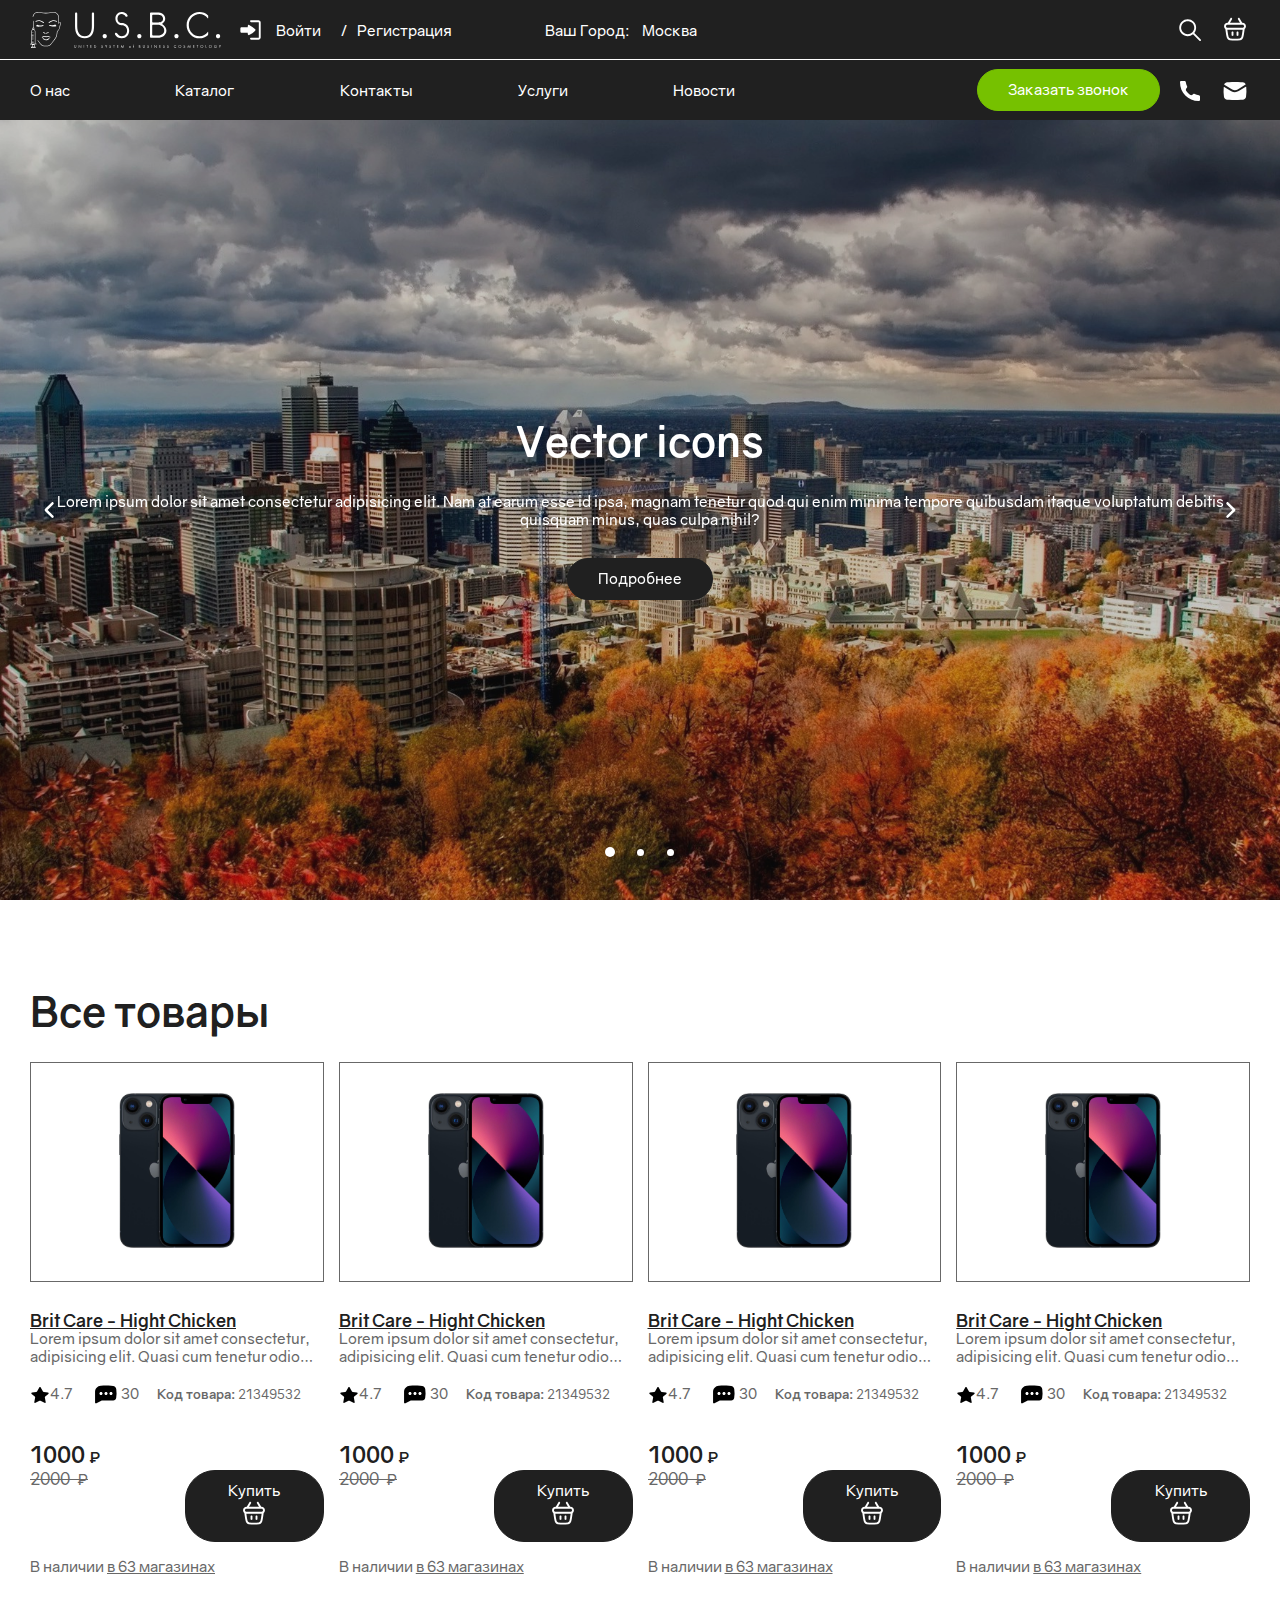
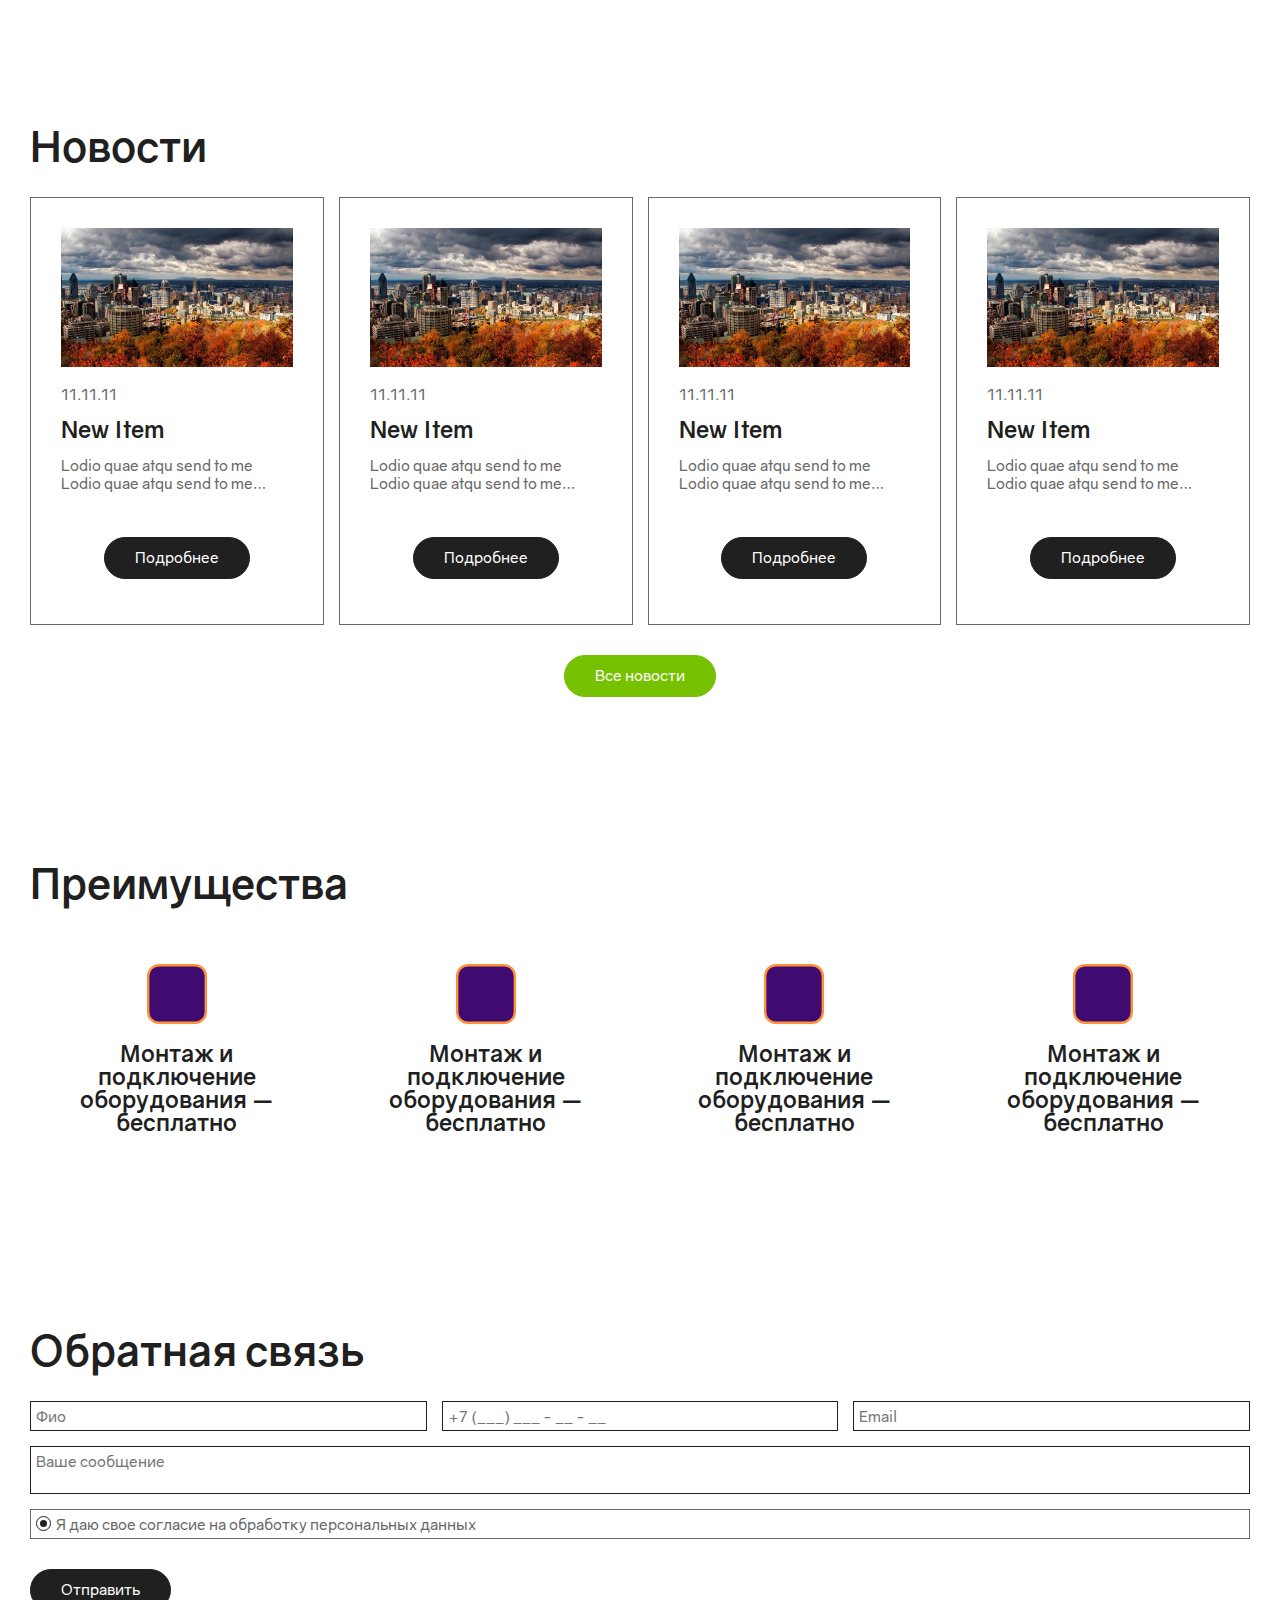
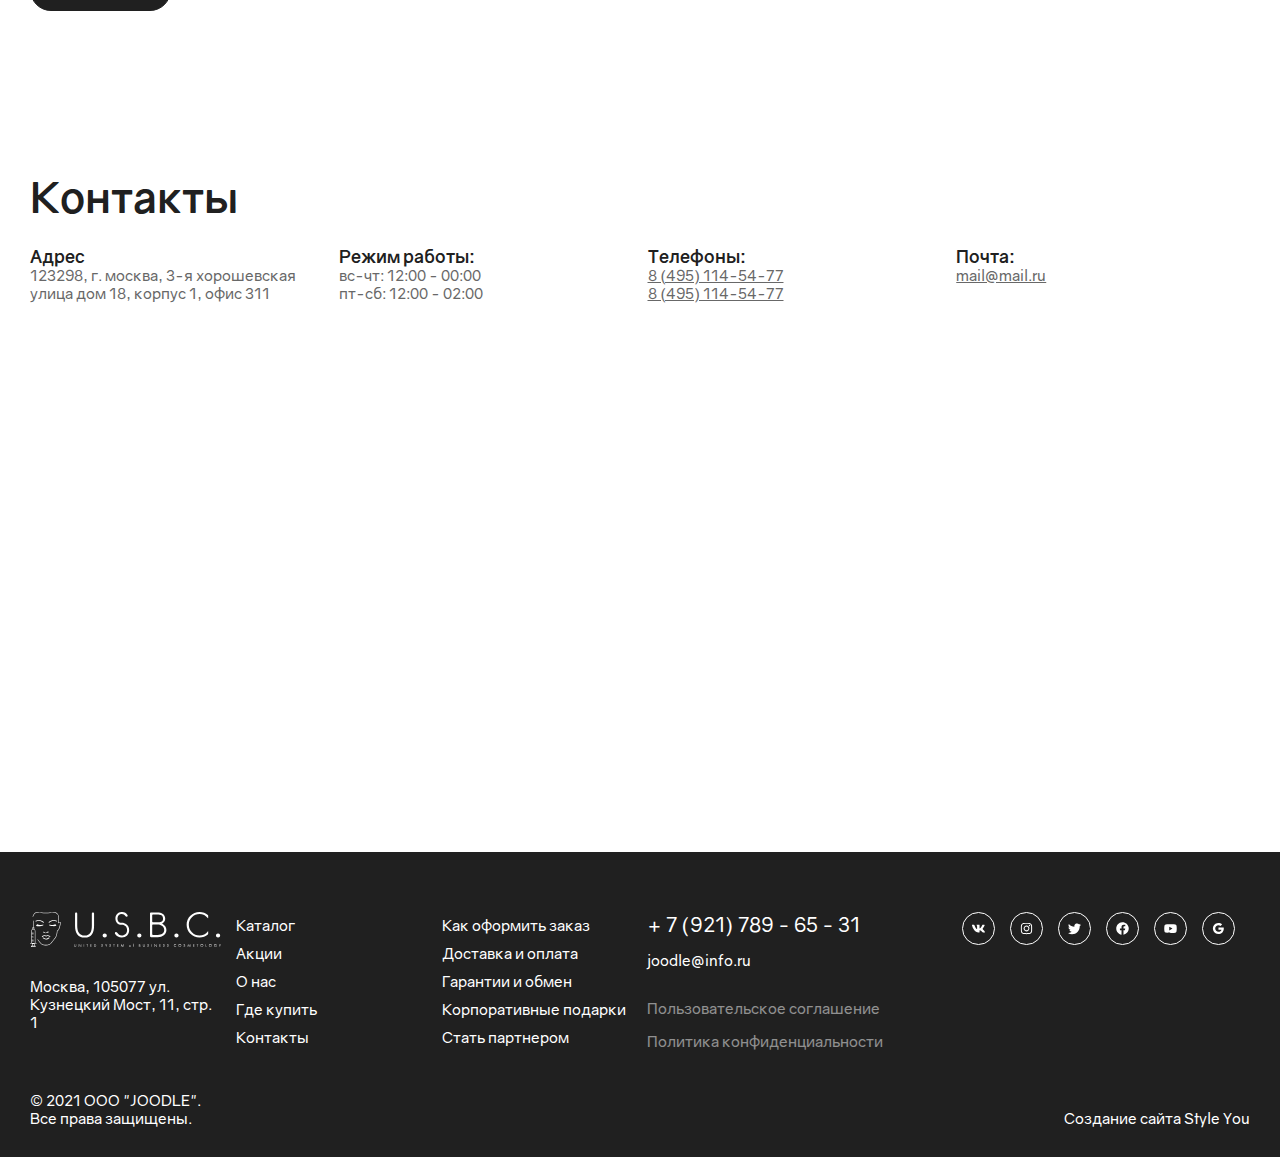
==== html/index.html @ f412aad0 "save" ====
<!DOCTYPE html>
<html>
  <!-- head start-->
  <head>
    <meta charset="UTF-8">
    <meta name="viewport" content="width=device-width, initial-scale=1.0">
    <link href="/css/owl.carousel.css" type="text/css" rel="stylesheet">
    <link href="/css/style.css" type="text/css" rel="stylesheet">
    <script src="/js/sourse/other-js/jquery-3.6.0.min.js" defer></script>
    <script src="/js/sourse/other-js/jquery.mask.js" defer></script>
    <script src="/js/sourse/other-js/owl.carousel.js" defer></script>
    <script src="/js/sourse/other-js/owl.carousel2.thumbs.js" defer></script>
    <script src="/js/common-dist.js" defer></script>
  </head>
  <!-- head end-->
  <body> 
    <!-- popup-menu start-->
      <div class="popup element-show" data-element="0">
        <div class="popup-overlay popup-overlay-js"></div>
        <div class="popup-container">
          <div class="close-btn--black close-btn_popup close-js"></div>
          <div class="main-full">
          </div>
          <nav class="popup__nav">
            <ul> 
              <li> <a href="#">Каталог</a></li>
              <li> <a href="#">Акции</a></li>
              <li> <a href="#">О нас</a></li>
              <li> <a href="#">Где купить</a></li>
              <li> <a href="#">Контакты</a></li>
            </ul>
          </nav>
          <div class="popup__feedback">
            <div class="container">
              <div class="feedback__phone"><a href="tel:+88005559810">+7 (921) 789 - 65 - 31</a></div>
              <div class="feedback__social">
                  <div class="social"><a href="#"><img src="../images/social/vk.svg" alt=""></a><a href="#"><img src="../images/social/instagram.svg" alt=""></a><a href="#"><img src="../images/social/twitter.svg" alt=""></a>
                  </div>
              </div>
            </div>
          </div>
        </div>
      </div>
    <!-- popup-menu end-->
    <!-- popup-form start-->
      <div class="popup element-show" data-element="1">
        <div class="popup-overlay popup-overlay-js"></div>
        <div class="popup-container">
          <div class="close-btn--black close-btn_popup close-js"></div>
          <div class="main-full">
            <h2>Заказать звонок</h2>
          </div> 
            <form class="form main-grid">
              <input class="input-decorate col-12" type="text" placeholder="Фио">
              <input class="phone-mask input-decorate col-12" type="text" placeholder="+7 (___) ___ - __ - __">
              <input class="input-decorate check-mail col-12" type="email" placeholder="Email">
              <div class="form-btn-container Заказать звонок">
                <input class="btn btn-send" type="submit">
              </div>
            </form>
        </div>
      </div>
    <!-- popup-form end-->
    <!-- popup-search start-->
      <div class="popup element-show popup__search" data-element="2">
        <div class="popup-overlay popup-overlay-js"></div>
        <div class="popup-container">
          <div class="close-btn--black close-btn_popup close-js"></div>
          <div class="main-full">
            <h2>Поиск по сайту</h2>
          </div>
            <form class="form main-grid">
              <input class="input-decorate form--col__full search-field" type="text" placeholder="Введите поисковой запрос ...">
              <div class="form-btn-container Поиск">
                <input class="btn btn-send btn--black" type="submit">
              </div>
            </form>
          <div class="popup__search__results">
            <h2>Реузльтаты</h2>
            <div class="form-grid">
              <div class="popup__search__results-item">
                <h3>Category </h3>
                <ul class="ln">
                  <li><a href="#">link 1 </a></li>
                  <li><a href="#">link 1 </a></li>
                  <li><a href="#">link 1 </a></li>
                  <li><a href="#">link 1 </a></li>
                  <li><a href="#">link 1 </a></li>
                </ul>
              </div>
              <div class="popup__search__results-item">
                <h3>Category </h3>
                <ul class="ln">
                  <li><a href="#">link 1 </a></li>
                  <li><a href="#">link 1 </a></li>
                  <li><a href="#">link 1 </a></li>
                  <li><a href="#">link 1 </a></li>
                  <li><a href="#">link 1 </a></li>
                </ul>
              </div>
              <div class="popup__search__results-item">
                <h3>Category </h3>
                <ul class="ln">
                  <li><a href="#">link 1 </a></li>
                  <li><a href="#">link 1 </a></li>
                  <li><a href="#">link 1 </a></li>
                  <li><a href="#">link 1 </a></li>
                  <li><a href="#">link 1 </a></li>
                </ul>
              </div>
              <div class="popup__search__results-item">
                <h3>Category </h3>
                <ul class="ln">
                  <li><a href="#">link 1 </a></li>
                  <li><a href="#">link 1 </a></li>
                  <li><a href="#">link 1 </a></li>
                  <li><a href="#">link 1 </a></li>
                  <li><a href="#">link 1 </a></li>
                </ul>
              </div>
            </div>
          </div>
        </div>
      </div>
    <!-- popup-search end-->
    <!-- header start-->
    <header class="header-black">
      <div class="main-grid headline headline--black">
        <div class="hamburger-container vertical-align col-1"><a class="hamburger-btn element-btn" href="#" data-element="0"></a></div>
        <div class="logo-container vertical-align col-2"> <a class="logo" href="#"> <img src="../images/logo.svg" alt=""></a></div>
        <div class="sigin-container vertical-align col-3"> 
            <div class="sigin-body"><a href="#">
                <div class="login-ico"></div><span>Войти</span></a><span>/</span><a href="#">Регистрация</a>
            </div>
        </div>
        <div class="city-container vertical-align col-2"> 
          <div class="city-body"><em>Ваш Город: </em><a href="#"> Москва</a></div>
        </div>
        <div class="controls-container vertical-align col-5">
          <div class="controls-body"><a class="element-btn loop-ico" href="#" data-element="2"></a><a class="basket-ico" href="#"></a></div>
        </div>
        <hr class="col-12">
      </div>
      <div class="main-grid headerline">
        <nav class="nav col-7">
          <ul>
            <li><a href="#">О нас</a></li>
            <li><a href="#">Каталог</a></li>
            <li><a href="#">Контакты</a></li>
            <li><a href="#">Услуги</a></li>
            <li><a href="#">Новости</a></li>
          </ul>
        </nav>
        <div class="controls-container vertical-align col-5">
          <div class="controls-body"><a class="btn btn--green element-btn" href="#" data-element="1">Заказать звонок</a><a class="phone-ico" href="#"></a><a class="mail-ico" href="#"></a></div>
        </div>
      </div>
    </header>
    <div class="stub"></div>
    <!-- header end-->
  </body>
</html>
<!-- main start-->
<div class="main_home">
  <div class="owl-main owl-carousel">
    <div class="main_home-item flex-align">
      <div class="img-cover"><img src="/images/temp/1.jpg" alt=""></div>
      <div class="main_home-content">
        <div class="main-full">
          <h2>Vector icons</h2>
          <div>Lorem ipsum dolor sit amet consectetur adipisicing elit. Nam at earum esse id ipsa, magnam tenetur quod qui enim minima tempore quibusdam itaque voluptatum debitis quisquam minus, quas culpa nihil?</div>
          <div class="btn-container"> <a class="btn btn--black" href="#">Подробнее </a></div>
        </div>
      </div>
    </div>
    <div class="main_home-item flex-align">
      <div class="img-cover"><img src="/images/temp/2.jpg" alt=""></div>
      <div class="main_home-content">
        <div class="main-full">
          <h2>Vector icons</h2>
          <div>Lorem ipsum dolor sit amet consectetur adipisicing elit. Nam at earum esse id ipsa, magnam tenetur quod qui enim minima tempore quibusdam itaque voluptatum debitis quisquam minus, quas culpa nihil?</div>
          <div class="btn-container"> <a class="btn btn--black" href="#">Подробнее </a></div>
        </div>
      </div>
    </div>
    <div class="main_home-item flex-align">
      <div class="img-cover"><img src="/images/temp/3.jpg" alt=""></div>
      <div class="main_home-content">
        <div class="main-full">
          <h2>Vector icons</h2>
          <div>Lorem ipsum dolor sit amet consectetur adipisicing elit. Nam at earum esse id ipsa, magnam tenetur quod qui enim minima tempore quibusdam itaque voluptatum debitis quisquam minus, quas culpa nihil?</div>
          <div class="btn-container"> <a class="btn btn--black" href="#">Подробнее </a></div>
        </div>
      </div>
    </div>
  </div>
</div>
<!-- main end-->
<!-- main page content start-->
<section>
  <div class="main-full">
    <h2>Все товары</h2>
  </div>
  <div class="main-grid">
      <div class="card-item col-3">
        <div class="card-img" href="#"><img src="../images/temp/product-1.jpg" alt=""></div>
        <h3><a href="#">Brit Care - Hight Chicken</a></h3>
        <div class="card-description">Lorem ipsum dolor sit amet consectetur, adipisicing elit. Quasi cum tenetur odio repudiandae ipsam libero dolor exercitationem laudantium quam saepe, dicta consequuntur vitae ex architecto illum officia dignissimos molestias ea!
        </div>
        <div class="card-reating">
          <div class="card-grade"> <i class="star-ico"></i><span>4.7</span></div>
          <div class="card-rew"><i class="review-ico"></i><span>30</span></div>
          <div class="card-code"><b>Код товара: </b><span>21349532</span></div>
        </div>
        <div class="card-sale">
          <div class="card-price">
            <div class="card-price--current">1000<span>₽</span></div>
            <div class="card-price--second">2000<span> ₽</span></div>
          </div>
          <div class="btn-container"><a class="btn btn--black" href="#"><span>Купить</span><i class="basket-ico"></i></a></div>
        </div>
        <div class="card-stock">В наличии <a href="#"> <span>в 63 магазинах</span></a></div>
      </div>
      <div class="card-item col-3">
        <div class="card-img" href="#"><img src="../images/temp/product-1.jpg" alt=""></div>
        <h3><a href="#">Brit Care - Hight Chicken</a></h3>
        <div class="card-description">Lorem ipsum dolor sit amet consectetur, adipisicing elit. Quasi cum tenetur odio repudiandae ipsam libero dolor exercitationem laudantium quam saepe, dicta consequuntur vitae ex architecto illum officia dignissimos molestias ea!
        </div>
        <div class="card-reating">
          <div class="card-grade"> <i class="star-ico"></i><span>4.7</span></div>
          <div class="card-rew"><i class="review-ico"></i><span>30</span></div>
          <div class="card-code"><b>Код товара: </b><span>21349532</span></div>
        </div>
        <div class="card-sale">
          <div class="card-price">
            <div class="card-price--current">1000<span>₽</span></div>
            <div class="card-price--second">2000<span> ₽</span></div>
          </div>
          <div class="btn-container"><a class="btn btn--black" href="#"><span>Купить</span><i class="basket-ico"></i></a></div>
        </div>
        <div class="card-stock">В наличии <a href="#"> <span>в 63 магазинах</span></a></div>
      </div>
      <div class="card-item col-3">
        <div class="card-img" href="#"><img src="../images/temp/product-1.jpg" alt=""></div>
        <h3><a href="#">Brit Care - Hight Chicken</a></h3>
        <div class="card-description">Lorem ipsum dolor sit amet consectetur, adipisicing elit. Quasi cum tenetur odio repudiandae ipsam libero dolor exercitationem laudantium quam saepe, dicta consequuntur vitae ex architecto illum officia dignissimos molestias ea!
        </div>
        <div class="card-reating">
          <div class="card-grade"> <i class="star-ico"></i><span>4.7</span></div>
          <div class="card-rew"><i class="review-ico"></i><span>30</span></div>
          <div class="card-code"><b>Код товара: </b><span>21349532</span></div>
        </div>
        <div class="card-sale">
          <div class="card-price">
            <div class="card-price--current">1000<span>₽</span></div>
            <div class="card-price--second">2000<span> ₽</span></div>
          </div>
          <div class="btn-container"><a class="btn btn--black" href="#"><span>Купить</span><i class="basket-ico"></i></a></div>
        </div>
        <div class="card-stock">В наличии <a href="#"> <span>в 63 магазинах</span></a></div>
      </div>
      <div class="card-item col-3">
        <div class="card-img" href="#"><img src="../images/temp/product-1.jpg" alt=""></div>
        <h3><a href="#">Brit Care - Hight Chicken</a></h3>
        <div class="card-description">Lorem ipsum dolor sit amet consectetur, adipisicing elit. Quasi cum tenetur odio repudiandae ipsam libero dolor exercitationem laudantium quam saepe, dicta consequuntur vitae ex architecto illum officia dignissimos molestias ea!
        </div>
        <div class="card-reating">
          <div class="card-grade"> <i class="star-ico"></i><span>4.7</span></div>
          <div class="card-rew"><i class="review-ico"></i><span>30</span></div>
          <div class="card-code"><b>Код товара: </b><span>21349532</span></div>
        </div>
        <div class="card-sale">
          <div class="card-price">
            <div class="card-price--current">1000<span>₽</span></div>
            <div class="card-price--second">2000<span> ₽</span></div>
          </div>
          <div class="btn-container"><a class="btn btn--black" href="#"><span>Купить</span><i class="basket-ico"></i></a></div>
        </div>
        <div class="card-stock">В наличии <a href="#"> <span>в 63 магазинах</span></a></div>
      </div>
  </div>
</section>
<section>
  <div class="main-full">
    <h2>Новости</h2>
  </div>
  <div class="main-grid"> 
      <div class="default-item col-3 news-item"><a class="default-item-img img-cover"><img src="/images/temp/1.jpg" alt=""></a>
        <div class="default-item-date">11.11.11</div>
        <h3><a href="#">New Item</a></h3>
        <div class="default-item-description">Lodio quae atqu send to me Lodio quae atqu send to me Lodio quae atqu send to me Lodio quae atqu send to me Lodio quae atqu send to me...</div>
        <div class="btn-container"><a class="btn btn--black" href="#">Подробнее</a></div>
      </div>
      <div class="default-item col-3 news-item"><a class="default-item-img img-cover"><img src="/images/temp/1.jpg" alt=""></a>
        <div class="default-item-date">11.11.11</div>
        <h3><a href="#">New Item</a></h3>
        <div class="default-item-description">Lodio quae atqu send to me Lodio quae atqu send to me Lodio quae atqu send to me Lodio quae atqu send to me Lodio quae atqu send to me...</div>
        <div class="btn-container"><a class="btn btn--black" href="#">Подробнее</a></div>
      </div>
      <div class="default-item col-3 news-item"><a class="default-item-img img-cover"><img src="/images/temp/1.jpg" alt=""></a>
        <div class="default-item-date">11.11.11</div>
        <h3><a href="#">New Item</a></h3>
        <div class="default-item-description">Lodio quae atqu send to me Lodio quae atqu send to me Lodio quae atqu send to me Lodio quae atqu send to me Lodio quae atqu send to me...</div>
        <div class="btn-container"><a class="btn btn--black" href="#">Подробнее</a></div>
      </div>
      <div class="default-item col-3 news-item"><a class="default-item-img img-cover"><img src="/images/temp/1.jpg" alt=""></a>
        <div class="default-item-date">11.11.11</div>
        <h3><a href="#">New Item</a></h3>
        <div class="default-item-description">Lodio quae atqu send to me Lodio quae atqu send to me Lodio quae atqu send to me Lodio quae atqu send to me Lodio quae atqu send to me...</div>
        <div class="btn-container"><a class="btn btn--black" href="#">Подробнее</a></div>
      </div>
  </div>
  <div class="main-full">
    <div class="btn-container"> <a class="btn btn--green" href="#">Все новости</a></div>
  </div>
</section>
<section>
  <div class="main-full">
    <h2>Преимущества</h2>
  </div>
  <div class="main-grid"> 
      <div class="item col-3 advantages-item"><img class="advantages-item-img" src="/images/temp/advantages-ico-1.svg" alt="">
        <h3>Монтаж и подключение оборудования — бесплатно</h3>
      </div>
      <div class="item col-3 advantages-item"><img class="advantages-item-img" src="/images/temp/advantages-ico-1.svg" alt="">
        <h3>Монтаж и подключение оборудования — бесплатно</h3>
      </div>
      <div class="item col-3 advantages-item"><img class="advantages-item-img" src="/images/temp/advantages-ico-1.svg" alt="">
        <h3>Монтаж и подключение оборудования — бесплатно</h3>
      </div>
      <div class="item col-3 advantages-item"><img class="advantages-item-img" src="/images/temp/advantages-ico-1.svg" alt="">
        <h3>Монтаж и подключение оборудования — бесплатно</h3>
      </div>
  </div>
</section>
<section> 
  <div class="main-full">
    <h2>Обратная связь</h2>
      <form class="form main-grid">
        <input class="input-decorate col-4 require" type="text" placeholder="Фио">
        <input class="phone-mask input-decorate col-4 require" type="text" placeholder="+7 (___) ___ - __ - __">
        <input class="input-decorate check-mail col-4" type="email" placeholder="Email">
        <textarea class="input-decorate col-12" placeholder="Ваше сообщение"></textarea>
        <div class="checkbox col-12">
          <label>Я даю свое согласие на обработку персональных данных
            <input type="checkbox" checked><span></span>
          </label>
        </div>
        <div class="form-btn-container col-12">
          <input class="btn btn-send btn--black" type="submit" value="Отправить">
        </div>
      </form>
  </div>
</section>
<section> 
  <div class="main-full"> 
    <h2>Контакты</h2>
  </div>
  <div class="contacts main-grid">
    <div class="contacts-item col-3">
      <h3>Aдрес</h3><span>123298, г. москва, 3-я хорошевская улица дом 18, корпус 1, офис 311     </span>
    </div>
    <div class="contacts-item col-3">
      <h3>Режим работы:</h3><span>
        <div>вс-чт: 12:00 - 00:00</div>
        <div>пт-сб: 12:00 - 02:00</div></span>
    </div>
    <div class="contacts-item col-3">
      <h3>Телефоны:</h3><span>
        <div><a href="#">8 (495) 114-54-77</a></div>
        <div><a href="#">8 (495) 114-54-77</a></div></span>
    </div>
    <div class="contacts-item col-3">
      <h3>Почта:</h3><a href="mailto:mail@mail.ru">mail@mail.ru</a>
    </div>
  </div>
  <div class="main-full map">
    <div class="address-for-map">
      <div class="contacts-address-line" id="address-0" data-coord-x="55.6" data-coord-y="37.6" data-index="0">
        <div class="address">
          <div class="metro">Магазин</div>
          <div class="text-address">м. Китай-город, Лубянский пр., 15, стр. 4</div>
        </div>
        <div class="phone-feedback">
          <div>+7 (499) 938-83-51</div>
        </div>
      </div>
    </div>
    <div class="map_home">
      <div id="map" data-marker="../images/icons/marker.svg"></div>
    </div>
    <script src="https://api-maps.yandex.ru/2.1/?lang=ru-RU&amp;amp;apikey=AAyE0FsBAAAApZ_zfwIA_dXSEkWE4_EY3eJc0MxKY2DPitcAAAAAAAAAAADTxJqFLJMxqfrjbNVz6ghuLNJ4tw" type="text/javascript"></script>
  </div>
</section>
<!-- main page content end-->
<!-- footer start -->
<div class="stub-footer"></div>
<footer>
  <div class="main-grid">
    <div class="footer-info col-2">
      <div class="logo-container"><a class="logo" href="./index.html"><img src="../images/logo.svg"></a></div>
      <div class="address">
         Москва, 105077 ул.<br>Кузнецкий Мост, 11, стр. 1</div>
      <div class="copyright">
         © 2021 ООО "JOODLE".<br>Все права защищены.</div>
    </div>
    <nav class="nav-1 col-2">
      <ul>
        <li> <a href="#"> Каталог</a></li>
        <li> <a href="#"> Акции</a></li>
        <li> <a href="#"> О нас</a></li>
        <li> <a href="#"> Где купить</a></li>
        <li> <a href="#"> Контакты</a></li>
      </ul>
    </nav>
    <nav class="nav-2 col-2">
      <ul>
        <li> <a href="#"> Как оформить заказ</a></li>
        <li> <a href="#"> Доставка и оплата</a></li>
        <li> <a href="#"> Гарантии и обмен</a></li>
        <li> <a href="#"> Корпоративные подарки</a></li>
        <li> <a href="#"> Стать партнером</a></li>
      </ul>
    </nav>
    <div class="feedback-container col-3">
      <div class="feedback">
        <div class="phone"><a href="#">+ 7 (921) 789 - 65 - 31</a></div>
        <div class="mail"><a href="#">joodle@info.ru</a></div>
      </div>
      <div class="links"><a href="#">Пользовательское соглашение</a><a href="#">Политика конфиденциальности</a></div>
    </div>
    <div class="social-container col-3">
        <div class="social"><a class="social-ico--white" href="#"><img src="../images/social/vk-white.svg" alt=""></a><a class="social-ico--white" href="#"><img src="../images/social/instagram-white.svg" alt=""></a><a class="social-ico--white" href="#"><img src="../images/social/twitter-white.svg" alt=""></a><a class="social-ico--white" href="#"><img src="../images/social/facebook-white.svg" alt=""></a><a class="social-ico--white" href="#"><img src="../images/social/youtube-white.svg" alt=""></a><a class="social-ico--white" href="#"><img src="../images/social/google-white.svg" alt=""></a>
        </div>
      <div class="create"><a href="#">
           Создание сайта Style You</a></div>
    </div>
  </div>
</footer>
<!-- footer end -->
---- css/style.css ----
@media screen and (max-width: 414px) {
  /*---comments-all start---*/
  .box2 {
    background: red;
  }

  /*---comments-all end---*/
}
/*---------------base-start----*/
/*-----fonts-start----*/
@font-face {
  font-family: "regular";
  src: url("../fonts/Gravity-Regular.otf");
  font-weight: normal;
  font-style: normal;
}
@font-face {
  font-family: "bold";
  src: url("../fonts/Gravity-Bold.otf");
  font-weight: normal;
  font-style: normal;
}
@font-face {
  font-family: "light";
  src: url("../fonts/Gravity-Light.otf");
  font-weight: normal;
  font-style: normal;
}
/*-----fonts-end----*/
/*-----base-start----*/
* {
  -webkit-box-sizing: border-box;
          box-sizing: border-box;
}

body,
html {
  font-family: "regular";
  color: #686868;
  font-size: 15px;
  min-width: 320px;
  min-height: 640px;
  max-width: 1920px;
  margin: 0 auto;
  padding: 0;
  position: relative;
}

a {
  color: inherit;
  display: inline-block;
}
.ln,
.ln li {
  padding: 0;
  margin: 0;
  list-style: none;
}

.custom-disk li {
  padding-left: 15px;
  position: relative;
}
.custom-disk li:before {
  content: "";
  width: 4px;
  position: absolute;
  height: 4px;
  left: 0;
  top: 8px;
  background: #202020;
  border-radius: 100%;
}

.flex-align {
  display: -webkit-box;
  display: -ms-flexbox;
  display: flex;
  -webkit-box-align: center;
      -ms-flex-align: center;
          align-items: center;
  -webkit-box-pack: center;
      -ms-flex-pack: center;
          justify-content: center;
}

.vertical-align {
  display: -webkit-box;
  display: -ms-flexbox;
  display: flex;
}
.vertical-align * {
  margin: auto 0;
}

.img-cover {
  position: relative;
  width: 100%;
  height: 100%;
  background-size: cover;
  background-position: center top;
  background-repeat: no-repeat;
}
.img-cover img {
  visibility: hidden;
  -o-object-fit: cover;
     object-fit: cover;
  width: 100%;
  position: absolute;
  height: 100%;
  left: 0;
  top: 0;
}

h1,
h2,
h3,
h4,
h5,
h6 {
  font-weight: normal;
  font-family: "bold";
  margin: 0;
  padding: 0;
  line-height: 1;
  color: #202020;
}

b,
strong {
  font-weight: normal;
  font-family: "bold";
}

@media screen and (max-width: 1920px) {
  h1 {
    font-size: 42px;
  }
}
@media screen and (max-width: 1680px) {
  h1 {
    font-size: 32px;
  }
}
@media screen and (max-width: 1440px) {
  h1 {
    font-size: 21px;
  }
}
@media screen and (max-width: 1920px) {
  h2 {
    font-size: 23px;
  }
}
@media screen and (max-width: 1440px) {
  h2 {
    font-size: 21px;
  }
}
.all-btns {
  padding: 30px;
  background-color: #eee;
  min-height: 100vh;
}

/*-----base-end----*/
/*-----content-start----*/
.main-grid {
  display: -ms-grid;
  display: grid;
  -ms-grid-columns: 1fr 15px 1fr 15px 1fr 15px 1fr 15px 1fr 15px 1fr 15px 1fr 15px 1fr 15px 1fr 15px 1fr 15px 1fr 15px 1fr;
  grid-template-columns: repeat(12, 1fr);
  grid-column-gap: 15px;
  padding: 0 30px;
  max-width: 1680px;
  margin: 0 auto;
}

.form-grid {
  display: -ms-grid;
  display: grid;
  -ms-grid-columns: 1fr 15px 1fr 15px 1fr 15px 1fr 15px 1fr 15px 1fr 15px 1fr 15px 1fr 15px 1fr 15px 1fr 15px 1fr 15px 1fr;
  grid-template-columns: repeat(12, 1fr);
  grid-column-gap: 15px;
}

.catalog-grid {
  grid-gap: 15px;
}

.main-full {
  padding: 0 30px;
  max-width: 1680px;
  margin: 0 auto;
}

section {
  padding: 6rem 0 4rem;
}
section h2 {
  font-size: 42px;
  margin: 0 0 2rem;
}
section .btn-container {
  padding: 30px 0 15px;
  text-align: center;
}

.breadcrumbs {
  border-bottom: 1px solid #686868;
  padding: 1rem 0;
}
.breadcrumbs a {
  text-decoration: none;
  color: #202020;
}
.breadcrumbs a:hover {
  text-decoration: underline;
}
.breadcrumbs span {
  margin: 0 5px;
}

.content {
  min-height: calc(100vh - 450px);
}
.content h1 {
  padding: 30px 0;
}

.hamburger-container {
  display: none;
}

@media screen and (max-width: 768px) {
  .hamburger-container {
    display: block;
  }
}
@media screen and (max-width: 414px) {
  .hamburger-container {
    display: block;
  }
}
.show-all-images {
  min-height: 500px;
  background-color: #686868;
}
.show-all-images img {
  width: 30px;
  height: 30px;
}

/*detail end*/
/*-----defat-content-end----*/
/*-----btns-start----*/
.btn {
  text-decoration: none;
  border: 1px solid;
  padding: 10px 30px 12px;
  font: inherit;
  display: inline-block;
  border-radius: 30px;
  cursor: pointer;
  text-align: center;
  background: none;
  background-color: #ffffff;
  border-color: #ffffff;
}
.btn:hover {
  text-decoration: none;
}

.btn--black {
  background-color: #202020;
  border-color: #202020;
  color: #ffffff;
}
.btn--black:hover {
  background: #76c100;
  color: #ffffff;
  border-color: #76c100;
}

.btn--green {
  background-color: #76c100;
  border-color: #76c100;
  color: #ffffff;
}
.btn--green:hover {
  background-color: #202020;
  border-color: #202020;
}

/*pagination page start*/
.pagination {
  -ms-grid-column-span: 16;
  grid-column: span 16;
  text-align: center;
  margin: 60px 0 45px;
  position: relative;
  z-index: 2;
}
.pagination a, .pagination span {
  width: 30px;
  height: 30px;
  border-radius: 100%;
  display: inline-block;
  text-align: center;
  text-decoration: none;
  line-height: 27px;
  border: 1px solid #202020;
  vertical-align: middle;
  margin: 0 15px;
}
.pagination a.current, .pagination a:hover, .pagination span.current, .pagination span:hover {
  color: #ffffff;
  background-color: #202020;
}

.next.page-numbers,
.prev.page-numbers,
.pagination-prev,
.pagination-next {
  background-size: 100%;
  font-size: 0;
  background-color: #202020;
}

.pagination-dotted {
  background-color: initial;
  color: inherit;
}

.prev.page-numbers,
a.pagination-prev {
  display: inline-block;
  vertical-align: middle;
  width: 30px;
  height: 30px;
  background-position: center;
  background-repeat: no-repeat;
  background-size: contain;
  background-image: url("../images/controls/arrow-left-white.svg");
}
.prev.page-numbers:hover,
a.pagination-prev:hover {
  background-color: #ffffff;
  background-image: url("../images/controls/arrow-left-black.svg");
}

.next.page-numbers,
a.pagination-next {
  display: inline-block;
  vertical-align: middle;
  width: 30px;
  height: 30px;
  background-position: center;
  background-repeat: no-repeat;
  background-size: contain;
  background-image: url("../images/controls/arrow-right-white.svg");
}
.next.page-numbers:hover,
a.pagination-next:hover {
  background-color: #ffffff;
  background-image: url("../images/controls/arrow-right-black.svg");
}

/*pagination page end*/
.close-btn--black {
  display: inline-block;
  vertical-align: middle;
  width: 30px;
  height: 30px;
  background-position: center;
  background-repeat: no-repeat;
  background-size: contain;
  background-image: url("../images/controls/close-black.svg");
  cursor: pointer;
}

.close-btn--white {
  display: inline-block;
  vertical-align: middle;
  width: 30px;
  height: 30px;
  background-position: center;
  background-repeat: no-repeat;
  background-size: contain;
  background-image: url("../images/controls/close-white.svg");
  cursor: pointer;
}

.hamburger-btn--white {
  display: inline-block;
  vertical-align: middle;
  width: 30px;
  height: 30px;
  background-position: center;
  background-repeat: no-repeat;
  background-size: contain;
  background-image: url("../images/controls/hamburger-white.svg");
}

.hamburger-btn--black {
  display: inline-block;
  vertical-align: middle;
  width: 30px;
  height: 30px;
  background-position: center;
  background-repeat: no-repeat;
  background-size: contain;
  background-image: url("../images/controls/hamburger-black.svg");
}

.back-link {
  text-decoration: none;
  font-family: "bold";
  color: #202020;
  font-size: 15px;
}
.back-link i {
  display: inline-block;
  vertical-align: middle;
  width: 30px;
  height: 30px;
  background-position: center;
  background-repeat: no-repeat;
  background-size: contain;
  background-image: url("../images/controls/arrow-left-black.svg");
  border-radius: 100%;
  border: 1px solid;
  margin-right: 5px;
}
.back-link:hover {
  color: #76c100;
}
.back-link:hover i {
  background-image: url("../images/controls/arrow-left-white.svg");
  background-color: #76c100;
  border-color: #76c100;
}

/*-----btns-end----*/
/*-----icons-start----*/
.logout-ico {
  display: inline-block;
  vertical-align: middle;
  width: 30px;
  height: 30px;
  background-position: center;
  background-repeat: no-repeat;
  background-size: contain;
  background-image: url("../images/icons/logout-white.svg");
}

.login-ico {
  display: inline-block;
  vertical-align: middle;
  width: 30px;
  height: 30px;
  background-position: center;
  background-repeat: no-repeat;
  background-size: contain;
  background-image: url("../images/icons/login-white.svg");
}

.loop-ico {
  display: inline-block;
  vertical-align: middle;
  width: 30px;
  height: 30px;
  background-position: center;
  background-repeat: no-repeat;
  background-size: contain;
  background-image: url("../images/icons/loop-white.svg");
}

.basket-ico {
  display: inline-block;
  vertical-align: middle;
  width: 30px;
  height: 30px;
  background-position: center;
  background-repeat: no-repeat;
  background-size: contain;
  background-image: url("../images/icons/basket-white.svg");
}

.phone-ico {
  display: inline-block;
  vertical-align: middle;
  width: 30px;
  height: 30px;
  background-position: center;
  background-repeat: no-repeat;
  background-size: contain;
  background-image: url("../images/icons/phone-white.svg");
}

.mail-ico {
  display: inline-block;
  vertical-align: middle;
  width: 30px;
  height: 30px;
  background-position: center;
  background-repeat: no-repeat;
  background-size: contain;
  background-image: url("../images/icons/mail-white.svg");
}

.calendar-ico {
  display: inline-block;
  vertical-align: middle;
  width: 30px;
  height: 30px;
  background-position: center;
  background-repeat: no-repeat;
  background-size: contain;
  background-image: url("../images/icons/calendar-black.svg");
}

.review-ico {
  display: inline-block;
  vertical-align: middle;
  width: 30px;
  height: 30px;
  background-position: center;
  background-repeat: no-repeat;
  background-size: contain;
  background-image: url("../images/icons/review-black.svg");
}

.star-ico {
  display: inline-block;
  vertical-align: middle;
  width: 20px;
  height: 20px;
  background-position: center;
  background-repeat: no-repeat;
  background-size: contain;
  background-image: url("../images/icons/star-black.svg");
}

.star-ico--green {
  background-image: url("../images/icons/star-green.svg");
}

.star-ico--gray {
  background-image: url("../images/icons/star-gray.svg");
}

.avatar-ico {
  display: inline-block;
  vertical-align: middle;
  width: 30px;
  height: 30px;
  background-position: center;
  background-repeat: no-repeat;
  background-size: contain;
  background-image: url("../images/icons/avatar-black.svg");
}

.view-ico {
  display: inline-block;
  vertical-align: middle;
  width: 30px;
  height: 30px;
  background-position: center;
  background-repeat: no-repeat;
  background-size: contain;
  background-image: url("../images/icons/view-black.svg");
}

.view-ico[data-visibility=true] {
  display: inline-block;
  vertical-align: middle;
  width: 30px;
  height: 30px;
  background-position: center;
  background-repeat: no-repeat;
  background-size: contain;
  background-image: url("../images/icons/unview-black.svg");
}

/*-----icons-end----*/
 *
 * /*-----grid-start----*/
.col-1 {
  -ms-grid-column-span: 1;
  grid-column: span 1;
}

.col-2 {
  -ms-grid-column-span: 2;
  grid-column: span 2;
}

.col-3 {
  -ms-grid-column-span: 3;
  grid-column: span 3;
}

.col-4 {
  -ms-grid-column-span: 4;
  grid-column: span 4;
}

.col-5 {
  -ms-grid-column-span: 5;
  grid-column: span 5;
}

.col-6 {
  -ms-grid-column-span: 6;
  grid-column: span 6;
}

.col-7 {
  -ms-grid-column-span: 7;
  grid-column: span 7;
}

.col-8 {
  -ms-grid-column-span: 8;
  grid-column: span 8;
}

.col-9 {
  -ms-grid-column-span: 9;
  grid-column: span 9;
}

.col-10 {
  -ms-grid-column-span: 10;
  grid-column: span 10;
}

.col-11 {
  -ms-grid-column-span: 11;
  grid-column: span 11;
}

.col-12 {
  -ms-grid-column-span: 12;
  grid-column: span 12;
}

@media screen and (max-width: 1680px) {
  .col-xxl-1 {
    -ms-grid-column-span: 1;
    grid-column: span 1;
  }

  .col-xxl-2 {
    -ms-grid-column-span: 2;
    grid-column: span 2;
  }

  .col-xxl-3 {
    -ms-grid-column-span: 3;
    grid-column: span 3;
  }

  .col-xxl-4 {
    -ms-grid-column-span: 4;
    grid-column: span 4;
  }

  .col-xxl-5 {
    -ms-grid-column-span: 5;
    grid-column: span 5;
  }

  .col-xxl-6 {
    -ms-grid-column-span: 6;
    grid-column: span 6;
  }

  .col-xxl-7 {
    -ms-grid-column-span: 7;
    grid-column: span 7;
  }

  .col-xxl-8 {
    -ms-grid-column-span: 8;
    grid-column: span 8;
  }

  .col-xxl-9 {
    -ms-grid-column-span: 9;
    grid-column: span 9;
  }

  .col-xxl-10 {
    -ms-grid-column-span: 10;
    grid-column: span 10;
  }

  .col-xxl-11 {
    -ms-grid-column-span: 11;
    grid-column: span 11;
  }

  .col-xxl-12 {
    -ms-grid-column-span: 12;
    grid-column: span 12;
  }
}
@media screen and (max-width: 1440px) {
  .col-xl-1 {
    -ms-grid-column-span: 1;
    grid-column: span 1;
  }

  .col-xl-2 {
    -ms-grid-column-span: 2;
    grid-column: span 2;
  }

  .col-xl-3 {
    -ms-grid-column-span: 3;
    grid-column: span 3;
  }

  .col-xl-4 {
    -ms-grid-column-span: 4;
    grid-column: span 4;
  }

  .col-xl-5 {
    -ms-grid-column-span: 5;
    grid-column: span 5;
  }

  .col-xl-6 {
    -ms-grid-column-span: 6;
    grid-column: span 6;
  }

  .col-xl-7 {
    -ms-grid-column-span: 7;
    grid-column: span 7;
  }

  .col-xl-8 {
    -ms-grid-column-span: 8;
    grid-column: span 8;
  }

  .col-xl-9 {
    -ms-grid-column-span: 9;
    grid-column: span 9;
  }

  .col-xl-10 {
    -ms-grid-column-span: 10;
    grid-column: span 10;
  }

  .col-xl-11 {
    -ms-grid-column-span: 11;
    grid-column: span 11;
  }

  .col-xl-12 {
    -ms-grid-column-span: 12;
    grid-column: span 12;
  }
}
@media screen and (max-width: 1280px) {
  .col-lg-1 {
    -ms-grid-column-span: 1;
    grid-column: span 1;
  }

  .col-lg-2 {
    -ms-grid-column-span: 2;
    grid-column: span 2;
  }

  .col-lg-3 {
    -ms-grid-column-span: 3;
    grid-column: span 3;
  }

  .col-lg-4 {
    -ms-grid-column-span: 4;
    grid-column: span 4;
  }

  .col-lg-5 {
    -ms-grid-column-span: 5;
    grid-column: span 5;
  }

  .col-lg-6 {
    -ms-grid-column-span: 6;
    grid-column: span 6;
  }

  .col-lg-7 {
    -ms-grid-column-span: 7;
    grid-column: span 7;
  }

  .col-lg-8 {
    -ms-grid-column-span: 8;
    grid-column: span 8;
  }

  .col-lg-9 {
    -ms-grid-column-span: 9;
    grid-column: span 9;
  }

  .col-lg-10 {
    -ms-grid-column-span: 10;
    grid-column: span 10;
  }

  .col-lg-11 {
    -ms-grid-column-span: 11;
    grid-column: span 11;
  }

  .col-lg-12 {
    -ms-grid-column-span: 12;
    grid-column: span 12;
  }
}
@media screen and (max-width: 1024px) {
  .col-md-1 {
    -ms-grid-column-span: 1;
    grid-column: span 1;
  }

  .col-md-2 {
    -ms-grid-column-span: 2;
    grid-column: span 2;
  }

  .col-md-3 {
    -ms-grid-column-span: 3;
    grid-column: span 3;
  }

  .col-md-4 {
    -ms-grid-column-span: 4;
    grid-column: span 4;
  }

  .col-md-5 {
    -ms-grid-column-span: 5;
    grid-column: span 5;
  }

  .col-md-6 {
    -ms-grid-column-span: 6;
    grid-column: span 6;
  }

  .col-md-7 {
    -ms-grid-column-span: 7;
    grid-column: span 7;
  }

  .col-md-8 {
    -ms-grid-column-span: 8;
    grid-column: span 8;
  }

  .col-md-9 {
    -ms-grid-column-span: 9;
    grid-column: span 9;
  }

  .col-md-10 {
    -ms-grid-column-span: 10;
    grid-column: span 10;
  }

  .col-md-11 {
    -ms-grid-column-span: 11;
    grid-column: span 11;
  }

  .col-md-12 {
    -ms-grid-column-span: 12;
    grid-column: span 12;
  }
}
@media screen and (max-width: 768px) {
  .col-sm-1 {
    -ms-grid-column-span: 1;
    grid-column: span 1;
  }

  .col-sm-2 {
    -ms-grid-column-span: 2;
    grid-column: span 2;
  }

  .col-sm-3 {
    -ms-grid-column-span: 3;
    grid-column: span 3;
  }

  .col-sm-4 {
    -ms-grid-column-span: 4;
    grid-column: span 4;
  }

  .col-sm-5 {
    -ms-grid-column-span: 5;
    grid-column: span 5;
  }

  .col-sm-6 {
    -ms-grid-column-span: 6;
    grid-column: span 6;
  }

  .col-sm-7 {
    -ms-grid-column-span: 7;
    grid-column: span 7;
  }

  .col-sm-8 {
    -ms-grid-column-span: 8;
    grid-column: span 8;
  }

  .col-sm-9 {
    -ms-grid-column-span: 9;
    grid-column: span 9;
  }

  .col-sm-10 {
    -ms-grid-column-span: 10;
    grid-column: span 10;
  }

  .col-sm-11 {
    -ms-grid-column-span: 11;
    grid-column: span 11;
  }

  .col-sm-12 {
    -ms-grid-column-span: 12;
    grid-column: span 12;
  }
}
/*-----grid-end----*/
/*---------------base-end----*/
/*---------------layout-start----*/
 * /*-----forms-start----*/
.input-decorate,
.custom-select {
  padding: 5px;
  border: 0;
  border: 1px solid #202020;
  font: inherit;
  resize: none;
  width: 100%;
  background: none;
  margin: 0 0 15px;
}
.input-decorate:focus,
.custom-select:focus {
  outline: 0;
}

.file-decorate-error span,
.input-error {
  border-color: #f25368;
}

.mail-error {
  border-color: #E88328;
}

.form .btn {
  margin: 15px 0;
}
.form.main-grid {
  padding: 0;
}

.form-btn-container {
  position: relative;
}

/*-file-upload-*/
.file-input-container {
  position: relative;
}

.input-file {
  visibility: hidden;
  position: absolute;
  margin-top: -20px;
}

.file-decorate {
  border: 1px solid;
  border-top: 0;
  position: relative;
  padding: 5px;
  cursor: pointer;
}
.file-decorate span {
  padding-left: 25px;
  position: relative;
  display: inline-block;
}
.file-decorate span::before {
  content: "";
  width: 15px;
  position: absolute;
  height: 15px;
  left: 0;
  top: 0;
  background-position: center;
  background-repeat: no-repeat;
  background-size: contain;
  background-image: url("../images/controls/arrow-next-gray.svg");
}
.file-decorate i {
  width: 12px;
  position: none;
  height: 12px;
  z-index: 2;
  right: 0;
  top: 2px;
  background-position: center;
  background-repeat: no-repeat;
  background-size: contain;
  background-image: url("../images/controls/close-black.svg");
  cursor: pointer;
}

.file-decorate-full i {
  display: block;
}

.notice-file {
  position: absolute;
  right: 0;
  top: 0;
  display: none;
}
.notice-file i {
  display: inline-block;
  vertical-align: middle;
  width: 30px;
  height: 30px;
  background-position: center;
  background-repeat: no-repeat;
  background-size: contain;
  background-image: url("../images/icons/danger-sign-black.svg");
  margin-left: 15px;
}

.notice-file--show {
  display: block;
}

.hint-input-file {
  color: #686868;
  padding: 5px;
  border: 1px solid;
  border-bottom: 0;
}

/*-file-upload-*/
/*-custom-select-*/
.custom-select {
  cursor: pointer;
  position: relative;
  border-top: 1px solid #202020;
}
.custom-select ul {
  width: 100%;
  position: absolute;
  height: auto;
  z-index: 1;
  left: 0;
  top: 100%;
  opacity: 0;
  visibility: hidden;
  background: #ffffff;
  overflow: hidden;
  border: 1px solid;
  margin-left: -1px;
  width: calc(100% + 2px);
  border-top: 0;
}
.custom-select ul li {
  padding: 5px;
  cursor: pointer;
  -webkit-transition: ease-out 0.5s;
  transition: ease-out 0.5s;
}
.custom-select ul li:hover {
  background: #EEEEEE;
}
.custom-select.active {
  z-index: 3;
}
.custom-select.active ul {
  visibility: visible;
  opacity: 1;
}
.custom-select.active i {
  -webkit-transform: translateY(-50%) rotate(180deg);
          transform: translateY(-50%) rotate(180deg);
}
.custom-select span {
  position: relative;
  z-index: 2;
}
.custom-select i {
  background-position: center;
  background-repeat: no-repeat;
  background-size: contain;
  background-image: url("../images/controls/arrow-down-mini-black.svg");
  width: 12px;
  position: absolute;
  height: 12px;
  z-index: 2;
  right: 5px;
  top: 50%;
  -webkit-transform: translateY(-50%);
          transform: translateY(-50%);
}

/*-custom-select-*/
/*-checkbox-start-*/
.checkbox,
.radio {
  display: inline-block;
  position: relative;
  padding: 5px;
  padding-left: 25px;
  cursor: pointer;
  -webkit-user-select: none;
     -moz-user-select: none;
      -ms-user-select: none;
          user-select: none;
  margin: 0 0 15px;
  border: 1px solid;
}
.checkbox input,
.radio input {
  width: 100%;
  position: absolute;
  height: 100%;
  left: 0;
  top: 0;
  opacity: 0;
}
.checkbox input:checked ~ span:after,
.radio input:checked ~ span:after {
  display: block;
}
.checkbox span,
.radio span {
  width: 15px;
  position: absolute;
  height: 15px;
  left: 5px;
  top: 6px;
  border: 1px solid #202020;
  border-radius: 100%;
}
.checkbox span:after,
.radio span:after {
  content: "";
  width: 7px;
  position: absolute;
  height: 7px;
  left: 3px;
  top: 3px;
  display: none;
  background: #202020;
  border-radius: 100%;
}

/*-checkbox-wp-*/
/*-checkbox-end-*/
/*password-field start*/
.password-field {
  position: relative;
}
.password-field i {
  position: absolute;
  right: 0;
  top: 0;
  cursor: pointer;
}

/*password-field end*/
/*.wpcf7-form*/
.wpcf7-form-control-wrap {
  position: relative;
  text-align: left;
}

.wpcf7-list-item {
  margin: 0;
}

.wpcf7-checkbox {
  padding-left: 30px;
  position: relative;
  display: block;
}
.wpcf7-checkbox label {
  position: relative;
  display: block;
}
.wpcf7-checkbox input {
  position: absolute;
  visibility: hidden;
}
.wpcf7-checkbox .wpcf7-list-item-label:before {
  width: 15px;
  position: absolute;
  height: 15px;
  left: -30px;
  top: 1px;
  border: 1px solid #202020;
  border-radius: 100%;
  cursor: pointer;
}
.wpcf7-checkbox input:checked ~ .wpcf7-list-item-label:after {
  width: 7px;
  position: absolute;
  height: 7px;
  left: -25px;
  top: 6px;
  background-color: #202020;
  border-radius: 100%;
  cursor: pointer;
}

.wpcf7 form .wpcf7-response-output {
  margin: 0;
  -ms-grid-column-span: 4;
  grid-column: span 4;
}

.wpcf7-spinner {
  background-color: #76c100;
  position: absolute;
  top: 50%;
  margin-top: -12px;
}

.wpcf7 form .wpcf7-response-output {
  display: -webkit-box;
  display: -ms-flexbox;
  display: flex;
  -webkit-box-orient: vertical;
  -webkit-box-direction: normal;
      -ms-flex-direction: column;
          flex-direction: column;
  -ms-flex-pack: distribute;
      justify-content: space-around;
  height: 50px;
  margin: 12px 0 0;
}

.wpcf7-not-valid-tip {
  margin-top: -15px;
  margin-bottom: 15px;
}

.popup form .wpcf7-response-output {
  position: relative;
  -ms-grid-column-span: 12;
  grid-column: span 12;
}

/*.wpcf7-form*/
/*wp comments*/
.logged-in-as a {
  margin-right: 15px;
}

.com_block_star {
  display: none;
}

/*wp comments*/
/*-----forms-end----*/
 * /*-----header-start----*/
.stub {
  height: 120px;
}

header {
  width: 100%;
  position: fixed;
  height: auto;
  z-index: 2;
  left: 0;
  top: auto;
  color: #ffffff;
  background-color: #202020;
}
header a {
  text-decoration: none;
}
header a:hover {
  text-decoration: underline;
}
header .main-grid {
  height: 60px;
  position: relative;
}
header hr {
  background-color: #ffffff;
  border: 0;
  margin: 0;
  width: 100%;
  position: absolute;
  height: 1px;
  left: 0;
  bottom: 0;
}
header nav {
  display: -webkit-box;
  display: -ms-flexbox;
  display: flex;
}
header nav ul {
  display: -webkit-box;
  display: -ms-flexbox;
  display: flex;
  width: 100%;
  margin: auto 0;
  -webkit-box-pack: justify;
      -ms-flex-pack: justify;
          justify-content: space-between;
}
header nav li {
  display: inline-block;
}

nav ul,
nav li {
  padding: 0;
  margin: 0;
  list-style: none;
}
nav ul a,
nav li a {
  text-decoration: none;
  font-family: inherit;
}

.logo {
  position: relative;
  display: -webkit-box;
  display: -ms-flexbox;
  display: flex;
}
.logo a {
  margin: auto 0;
}
.logo img {
  width: 100%;
  max-width: 210px;
}

.sigin-container * {
  vertical-align: middle;
}
.sigin-container span {
  margin: 0 10px;
}
.sigin-container i {
  display: inline-block;
  width: 30px;
  height: 30px;
  position: relative;
  overflow: hidden;
  border-radius: 100%;
  margin-right: 15px;
}
.sigin-container em {
  font-style: normal;
}

.city-container em {
  margin-right: 10px;
  font-style: normal;
}

.controls-container a {
  margin-left: 15px;
}
.controls-container .form {
  display: inline-block;
}
.controls-container .form input {
  width: auto;
  margin: 0;
}
.controls-container .controls-body {
  width: 100%;
  margin: auto 0 auto auto;
  text-align: right;
}
.controls-container .loop-btn,
.controls-container .basket-btn {
  margin-left: 30px;
}
.controls-container input {
  color: #ffffff;
}
.controls-container input::-webkit-input-placeholder {
  color: inherit;
}
.controls-container input::-moz-placeholder {
  color: inherit;
}
.controls-container input:-ms-input-placeholder {
  color: inherit;
}
.controls-container input::-ms-input-placeholder {
  color: inherit;
}
.controls-container input::placeholder {
  color: inherit;
}

/*-----header-end----*/
/*-----footer-start----*/
.stub-footer {
  height: 90px;
}

footer {
  position: relative;
  background-color: #202020;
  padding: 60px 0 30px;
  color: #ffffff;
}
footer ul,
footer li {
  list-style: none;
  margin: 0;
  padding: 0;
}
footer .footer-info {
  position: relative;
  z-index: 2;
}
footer nav {
  padding-top: 4px;
}
footer nav li {
  margin: 0 0 10px;
}
footer .feedback-container .feedback {
  margin: 0 0 30px;
}
footer .feedback-container .links a {
  margin: 0 0 15px;
  opacity: 0.5;
}
footer .feedback-container .links a:hover {
  opacity: 1;
}
footer .phone {
  font-size: 20px;
  margin: 0 0 15px;
}
footer .social-container {
  text-align: right;
}
footer .logo-container {
  margin: 0 0 30px;
}
footer .address {
  margin: 0px 0px 60px;
}
footer a {
  text-decoration: none;
}
footer .btn-wc {
  text-align: center;
}
footer .social-container {
  display: -webkit-box;
  display: -ms-flexbox;
  display: flex;
  -webkit-box-orient: vertical;
  -webkit-box-direction: normal;
      -ms-flex-direction: column;
          flex-direction: column;
}
footer .social-container .create {
  margin: auto 0 0;
}
footer .create {
  text-align: right;
}

/*-----footer-end----*/
/*-----page-start----*/
.page-img {
  -ms-grid-column-span: 5;
  grid-column: span 5;
}
.page-img img {
  width: 100%;
}

.page-content {
  -ms-grid-column-span: 7;
  grid-column: span 7;
}

/*-----page-end----*/
 * /*-----map-----*/
.map_home {
  height: 400px;
  position: relative;
}
.map_home #map {
  width: 100%;
  position: absolute;
  height: 100%;
  left: 0;
  top: 0;
}

.address-for-map {
  display: none;
}

/*-----map-----*/
/*---------------layout-end----*/
/*---------------module-start----*/
/*-----carousel-owl-start-----*/
.slider-owl .item-content {
  position: relative;
}
.slider-owl .owl-item,
.slider-owl .item {
  height: 100%;
}

.owl-prev,
.owl-next {
  width: 40px;
  position: absolute;
  height: 40px;
  left: auto;
  top: 50%;
  margin: -20px 30px 0;
  font-size: 0;
}

.owl-prev {
  left: 0;
  background-position: center;
  background-repeat: no-repeat;
  background-size: contain;
  background-image: url("../images/controls/carret-left-white.svg");
}

.owl-next {
  right: 0;
  background-position: center;
  background-repeat: no-repeat;
  background-size: contain;
  background-image: url("../images/controls/carret-right-white.svg");
}

.owl-dots {
  width: 100%;
  position: absolute;
  height: auto;
  left: auto;
  bottom: 30px;
  text-align: center;
}
.owl-dots .owl-dot {
  width: 10px;
  height: 10px;
  display: inline-block;
  border-radius: 100%;
  margin: 10px;
  cursor: pointer;
  position: relative;
}
.owl-dots .owl-dot::after {
  content: "";
  width: 70%;
  position: absolute;
  height: 70%;
  left: 15%;
  top: 15%;
  border-radius: 100%;
  background-color: #ffffff;
}
.owl-dots .owl-dot:hover, .owl-dots .owl-dot.active {
  background: #ffffff;
}

/*-----carousel-owl-end-----*/
/*-----social-start-----*/
.social {
  display: inline-block;
  vertical-align: middle;
}
.social a {
  display: inline-block;
  margin: 0 15px 0 0;
  padding: 8px;
  font-size: 0;
  border: 1px solid #202020;
  border-radius: 100%;
}
.social a img {
  -o-object-fit: cover;
     object-fit: cover;
  width: 15px;
  height: 15px;
}
.social .social-ico--white {
  border-color: #ffffff;
}

.social {
  display: inline-block;
  vertical-align: middle;
}
.social .addtoany_list a {
  display: inline-block;
  margin: 0 15px 0 0;
  padding: 8px;
  border: 1px solid #202020;
  border-radius: 100%;
  font-size: 0;
  line-height: 1;
}
.social .addtoany_list a:hover {
  border: 1px solid #76c100;
}
.social .addtoany_list a img {
  -o-object-fit: cover;
     object-fit: cover;
  width: 20px;
  height: 20px;
}
.social .addtoany_list .social-ico--white {
  border-color: #ffffff;
}

/*-----social-end-----*/
/*-----default-item-start-----*/
.default-item {
  text-decoration: none;
  padding: 30px;
  border: 1px solid;
}
.default-item a {
  text-decoration: none;
}
.default-item h3 {
  font-size: 23px;
  margin: 0 0 15px;
}
.default-item h3:hover {
  color: #76c100;
}

.default-item-img {
  margin: 0 0 15px;
  padding-bottom: 60%;
  height: auto;
  -webkit-transition: ease-out 0.5s;
  transition: ease-out 0.5s;
}
.default-item-img img {
  width: 100%;
  position: absolute;
  height: 100%;
  left: 0;
  top: 0;
}
.default-item-img:hover {
  -webkit-transform: scale(1.05);
          transform: scale(1.05);
}

.default-item-date {
  margin: 0 0 15px;
}

.default-item-description {
  overflow: hidden;
  display: -webkit-box;
  -webkit-line-clamp: 2;
  -webkit-box-orient: vertical;
  line-clamp: 2;
  margin: 0 0 15px;
}

/*-----default-item-end-----*/
/*-----advantages-item-start-----*/
.advantages-item {
  text-decoration: none;
  padding: 30px;
  text-align: center;
}
.advantages-item a {
  text-decoration: none;
}
.advantages-item h3 {
  font-size: 23px;
  margin: 0 0 15px;
}
.advantages-item h3:hover {
  color: #76c100;
}

.advantages-item-img {
  margin: 0 0 15px;
  width: 60px;
  height: 60px;
}

.advantages-item-description {
  overflow: hidden;
  display: -webkit-box;
  -webkit-line-clamp: 2;
  -webkit-box-orient: vertical;
  line-clamp: 2;
  margin: 0 0 15px;
}

/*-----advantages-item-end-----*/
/*-----card-item-start-----*/
.card {
  border: 1px solid #202020;
  padding: 15px 15px 30px;
}
.card h3 {
  font-size: 23px;
  margin: 0 0 15px;
}
.card h3 a {
  text-decoration: none;
}

.card-img {
  position: relative;
  margin: 0 0 30px;
  text-align: center;
  border: 1px solid;
  padding: 30px;
}
.card-img img {
  width: 50%;
}

.card-description {
  overflow: hidden;
  display: -webkit-box;
  -webkit-line-clamp: 2;
  -webkit-box-orient: vertical;
  line-clamp: 2;
  margin: 0 0 15px;
}

.card-grade,
.card-rew,
.card-code {
  display: inline-block;
  margin-right: 15px;
}

.card-code {
  font-size: 13px;
}

.card-reating {
  margin: 0 0 30px;
}

.card-sale {
  display: -webkit-box;
  display: -ms-flexbox;
  display: flex;
  -webkit-box-pack: justify;
      -ms-flex-pack: justify;
          justify-content: space-between;
}
.card-sale .btn {
  max-width: none;
}

.card-price--current,
.card-price--second {
  display: inline-block;
  margin-right: 15px;
  position: relative;
}
.card-price--current span,
.card-price--second span {
  margin-left: 5px;
  font-size: 15px;
}

.card-price--current {
  font-size: 23px;
  color: #202020;
  font-family: "bold";
}

.card-price--second {
  color: #686868;
  font-size: 17px;
}
.card-price--second::before {
  content: "";
  width: 100%;
  position: absolute;
  height: 1px;
  left: 0;
  top: 50%;
  background-color: #686868;
}

/*-----card-item-end-----*/
/*---------------module-end----*/
/*-----popup-start----*/ 
/*-----default----*/
.popup {
  width: 100%;
  position: fixed;
  display: -webkit-box;
  display: -ms-flexbox;
  display: flex;
  height: 100%;
  z-index: 3;
  left: 0;
  top: 0;
}
.popup .popup-overlay {
  width: 100%;
  position: absolute;
  height: 100%;
  left: 0;
  top: 0;
  background-color: #202020;
  opacity: 0.6;
}
.popup a:hover {
  color: #202020;
}

.close-btn_popup {
  position: absolute;
  right: 0;
  top: 0;
  margin: 15px;
}

.popup-container {
  position: relative;
  background-color: #EEEEEE;
  max-width: 600px;
  width: 100%;
  margin: auto;
  padding: 30px;
  border: 1px solid #202020;
}
.popup-container h2, .popup-container h3 {
  margin: 0 0 15px;
}

.element-show {
  -webkit-transition: ease-out 0.25s;
  transition: ease-out 0.25s;
  opacity: 0;
  visibility: hidden;
}
.element-show.show {
  opacity: 1;
  visibility: visible;
}

/*-----menu----*/
.popup__nav {
  font-size: 23px;
  margin: 0 0 30px;
}
.popup__nav li {
  margin: 0 0 15px;
}

.popup__feedback a {
  text-decoration: none;
}

.feedback__phone {
  font-size: 23px;
  margin: 0 0 30px;
}

/*-----search----*/
.popup__search .modal-container {
  max-width: 90%;
}

.popup__search__results {
  margin-top: 30px;
}
.popup__search__results h2 {
  border-bottom: 1px solid #686868;
  padding-bottom: 15px;
}

.popup__search__results-item {
  -ms-grid-column-span: 3;
  grid-column: span 3;
}

/*-----popup-end----*/
/*-----main-page-start----*/
/*-----main_home-start--*/
.main_home {
  color: #ffffff;
  height: calc(100vh - 120px);
  max-height: 920px;
  background-color: #202020;
  text-align: center;
}
.main_home h2 {
  font-size: 42px;
  margin-bottom: 30px;
}
.main_home .btn-container {
  margin-top: 30px;
}
.main_home .owl-main {
  height: 100%;
}
.main_home .img-cover {
  position: absolute;
  opacity: 0.75;
}
.main_home .main_home-item {
  height: 100%;
}
.main_home .main_home-content {
  position: relative;
}
.main_home .main_home-content h2 {
  color: inherit;
}

/*-----main_home-end--*/ 
/*-----contacts_home-start--*/
.contacts_home {
  margin-bottom: 30px;
}

.contacts_home-item h3 {
  margin: 0 0 5px;
}

/*-----contacts_home-end--*/
/*-----home-end----*/
/*-----content-start----*/
/*-----content-list-start----*/
/*-----content-list-end----*/
/*-----content-detail-start----*/
.detail-header {
  padding: 15px 15px 13px;
  background-color: #EEEEEE;
  margin: 0 0 30px;
}
.detail-header a {
  text-decoration: none;
}
.detail-header a:hover {
  color: #76c100;
}

.detail-header-item {
  position: relative;
  display: inline-block;
  margin-right: 30px;
  font-size: 17px;
}
.detail-header-item i {
  margin-right: 7px;
}

.detail-slider,
.detail-about {
  -ms-grid-column-span: 6;
  grid-column: span 6;
}

.owl-detail-main {
  height: 450px;
}
.owl-detail-main .img-cover {
  position: absolute;
}

.slider-item {
  height: 100%;
}

.detail-about {
  display: -webkit-box;
  display: -ms-flexbox;
  display: flex;
  -webkit-box-orient: vertical;
  -webkit-box-direction: normal;
      -ms-flex-direction: column;
          flex-direction: column;
  -webkit-box-pack: justify;
      -ms-flex-pack: justify;
          justify-content: space-between;
}

.tags a {
  margin-right: 15px;
  text-decoration: none;
  padding: 5px;
  background-color: #EEEEEE;
}
.tags a:hover {
  background-color: #76c100;
  color: #ffffff;
}

.detail-links {
  display: -webkit-box;
  display: -ms-flexbox;
  display: flex;
  -webkit-box-pack: justify;
      -ms-flex-pack: justify;
          justify-content: space-between;
}
.detail-links .social {
  margin-top: -6px;
}

.reviews-list,
.reviews-form {
  -ms-grid-column-span: 6;
  grid-column: span 6;
}

.reviews-list .navigation {
  display: -webkit-box;
  display: -ms-flexbox;
  display: flex;
  -webkit-box-pack: justify;
      -ms-flex-pack: justify;
          justify-content: space-between;
}
.reviews-list .navigation a {
  text-decoration: none;
}
.reviews-list .navigation a:hover {
  color: #76c100;
}

.reviews-item {
  border: 1px solid #202020;
  padding: 15px;
  margin: 0 0 30px;
}

.reviews-head {
  border-bottom: 1px solid #202020;
  padding-bottom: 15px;
  -webkit-margin-after: 15px;
          margin-block-end: 15px;
}

.reviews-head-item {
  display: inline-block;
}

.reviews-grade {
  border: 1px solid #202020;
  border-radius: 100%;
  width: 30px;
  height: 30px;
  line-height: 28px;
  text-align: center;
  margin-left: 60px;
}

.reviews-name {
  font-size: 23px;
  font-family: "bold";
  color: #202020;
  margin-right: 30px;
}

.reviews-img {
  width: 60px;
  height: 60px;
  border-radius: 100%;
  overflow: hidden;
  position: relative;
  display: inline-block;
  margin-right: 30px;
  vertical-align: top;
}

.reviews-text {
  width: calc( 100% - 150px );
  display: inline-block;
  vertical-align: top;
}

.reviews-stars {
  margin: 0 0 15px;
}
.reviews-stars i {
  cursor: pointer;
}
.reviews-stars i:hover {
  background-image: url("../images/icons/star-green.svg");
}
.reviews-stars h3,
.reviews-stars .reviews-container {
  display: inline-block;
  vertical-align: middle;
}
.reviews-stars h3 {
  margin-right: 15px;
}

.reviews-container.selected i.active, .reviews-container.selected i:not(.active) {
  background-image: url("../images/icons/star-green.svg");
}
.reviews-container.selected i.active ~ i {
  background-image: url("../images/icons/star-gray.svg");
}

/*-----content-detail-end----*/
/*-----content-end----*/
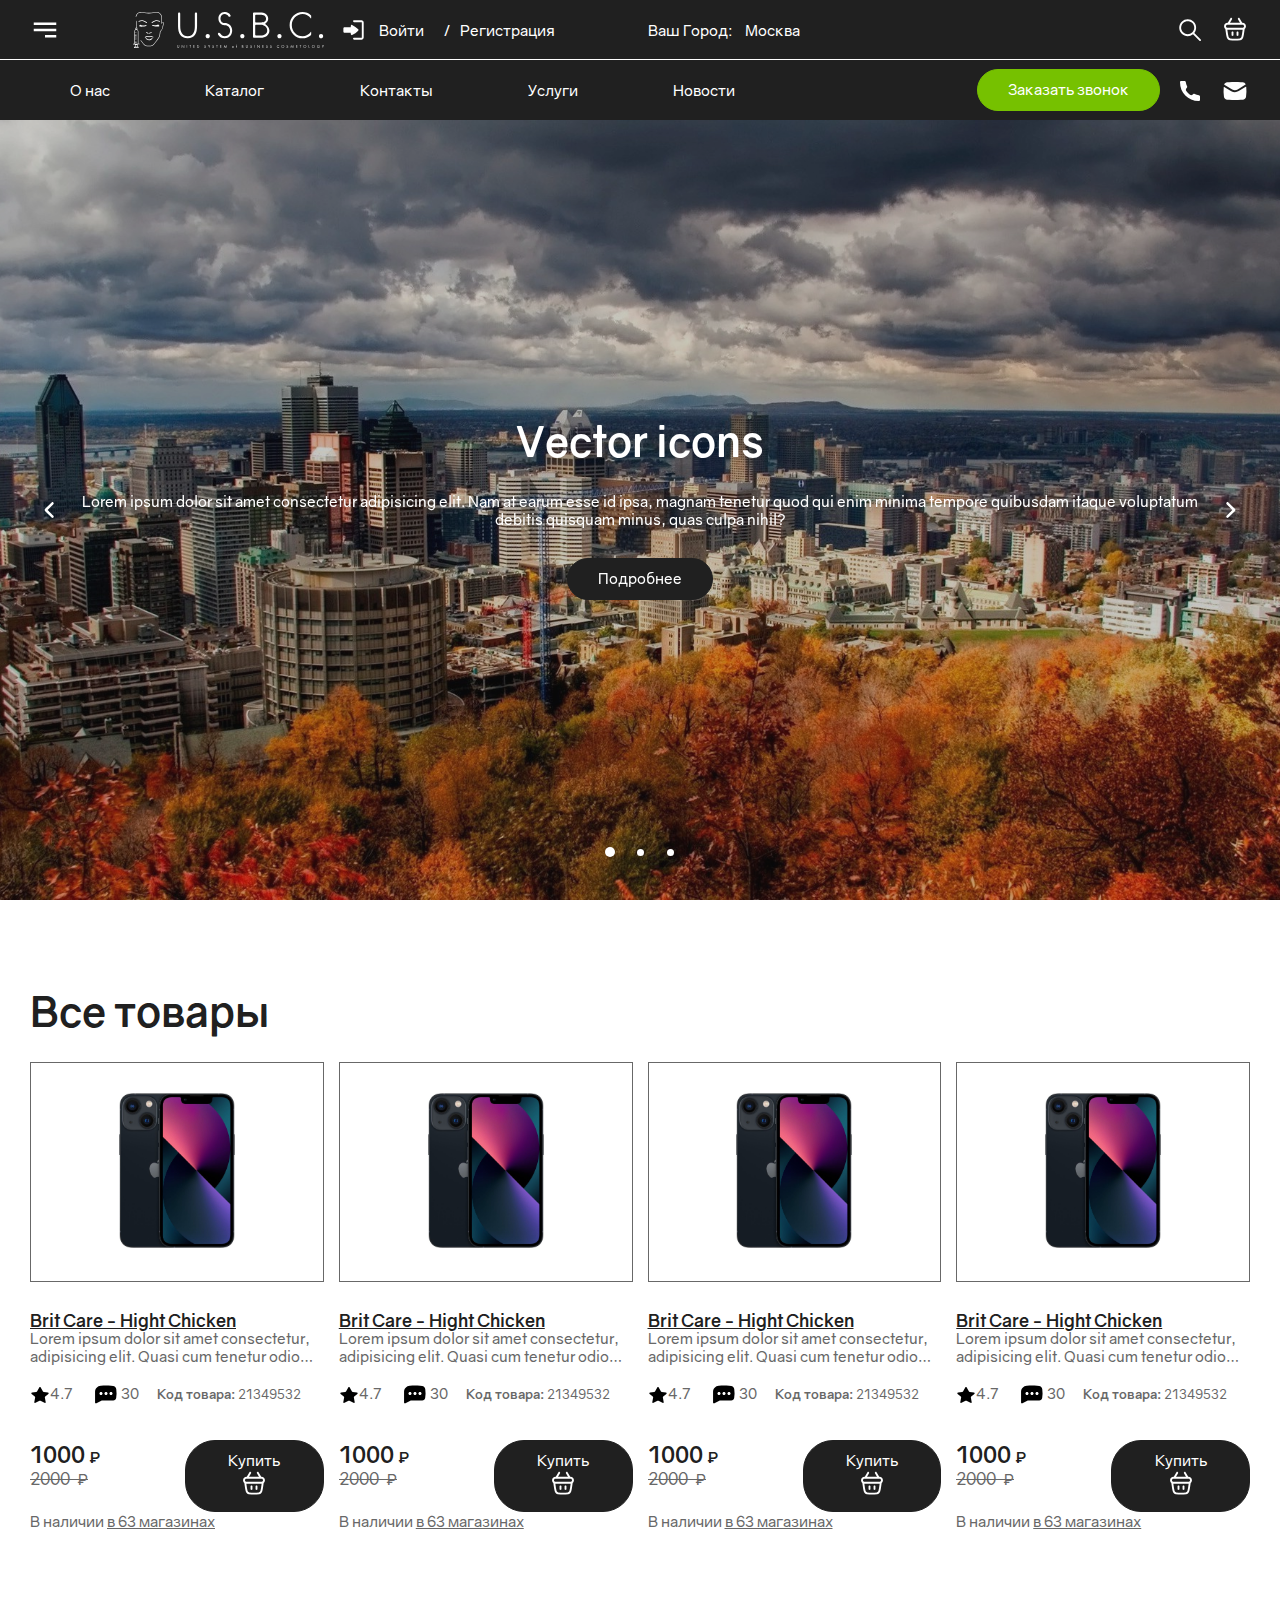
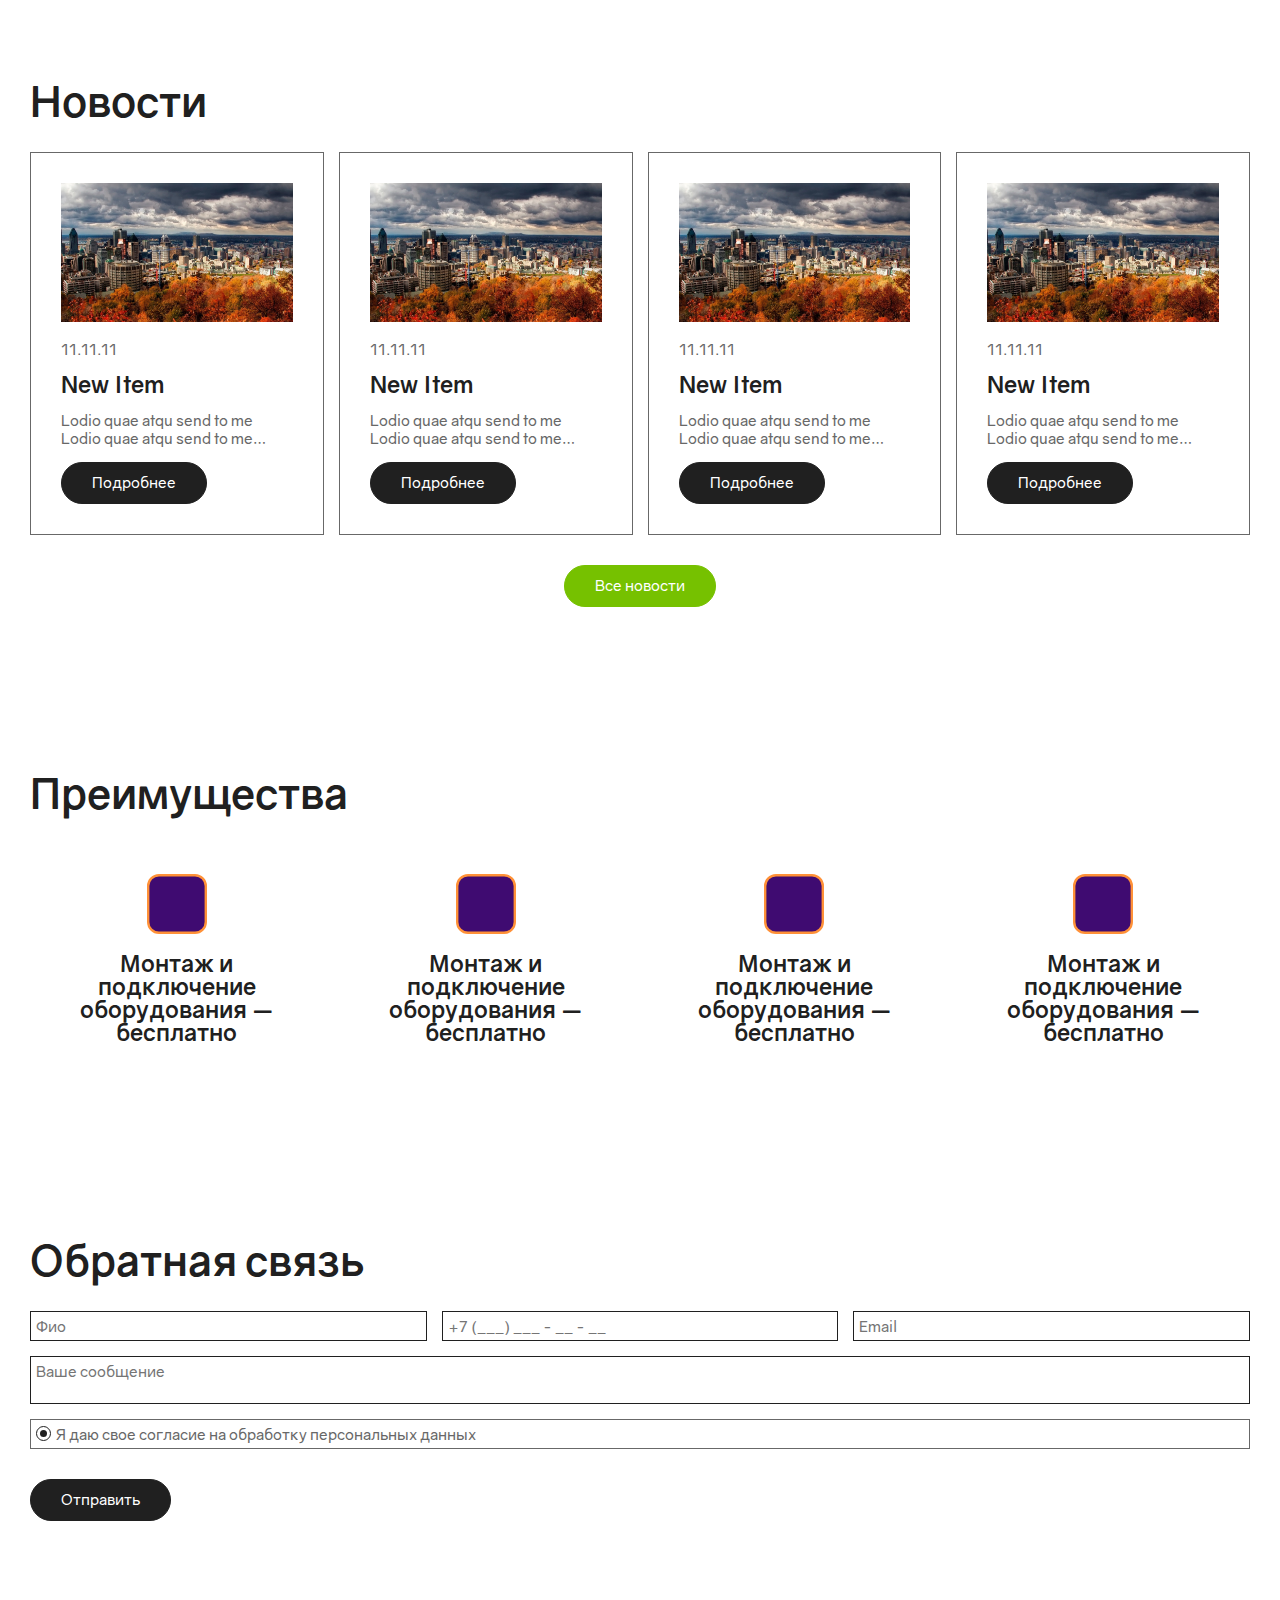
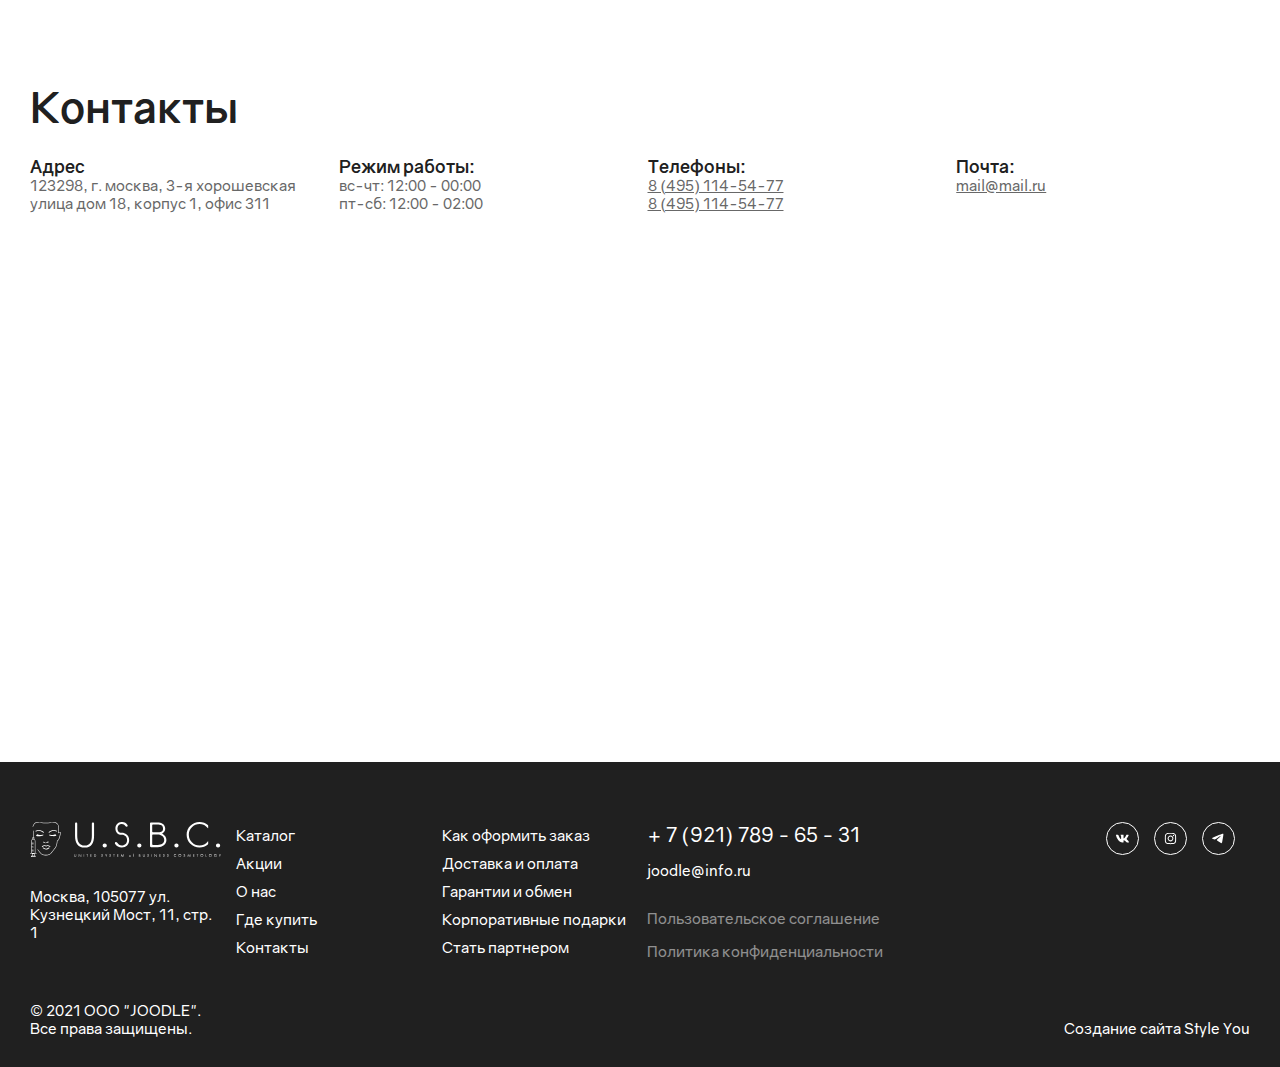
==== commit 6ebe7822: "save" ====
--- a/html/index.html
+++ b/html/index.html
@@ -18,10 +18,10 @@
       <div class="popup element-show" data-element="0">
         <div class="popup-overlay popup-overlay-js"></div>
         <div class="popup-container">
-          <div class="close-btn--black close-btn_popup close-js"></div>
+          <div class="close-btn close-btn_popup close-js"></div>
           <div class="main-full">
           </div>
-          <nav class="popup__nav">
+          <nav class="popup-nav">
             <ul> 
               <li> <a href="#">Каталог</a></li>
               <li> <a href="#">Акции</a></li>
@@ -30,11 +30,11 @@
               <li> <a href="#">Контакты</a></li>
             </ul>
           </nav>
-          <div class="popup__feedback">
+          <div class="popup-feedback">
             <div class="container">
-              <div class="feedback__phone"><a href="tel:+88005559810">+7 (921) 789 - 65 - 31</a></div>
-              <div class="feedback__social">
-                  <div class="social"><a href="#"><img src="../images/social/vk.svg" alt=""></a><a href="#"><img src="../images/social/instagram.svg" alt=""></a><a href="#"><img src="../images/social/twitter.svg" alt=""></a>
+              <div class="feedback-phone"><a href="tel:+88005559810">+7 (921) 789 - 65 - 31</a></div>
+              <div class="feedback-social">
+                  <div class="social"><a href="#"><img src="/images/social/vk.svg" alt=""></a>
                   </div>
               </div>
             </div>
@@ -46,7 +46,7 @@
       <div class="popup element-show" data-element="1">
         <div class="popup-overlay popup-overlay-js"></div>
         <div class="popup-container">
-          <div class="close-btn--black close-btn_popup close-js"></div>
+          <div class="close-btn close-btn_popup close-js"></div>
           <div class="main-full">
             <h2>Заказать звонок</h2>
           </div> 
@@ -62,23 +62,23 @@
       </div>
     <!-- popup-form end-->
     <!-- popup-search start-->
-      <div class="popup element-show popup__search" data-element="2">
+      <div class="popup element-show popup-search" data-element="2">
         <div class="popup-overlay popup-overlay-js"></div>
         <div class="popup-container">
-          <div class="close-btn--black close-btn_popup close-js"></div>
+          <div class="close-btn close-btn_popup close-js"></div>
           <div class="main-full">
             <h2>Поиск по сайту</h2>
           </div>
             <form class="form main-grid">
-              <input class="input-decorate form--col__full search-field" type="text" placeholder="Введите поисковой запрос ...">
+              <input class="input-decorate col-12 search-field" type="text" placeholder="Введите поисковой запрос ...">
               <div class="form-btn-container Поиск">
                 <input class="btn btn-send btn--black" type="submit">
               </div>
             </form>
-          <div class="popup__search__results">
+          <div class="popup-search-results">
             <h2>Реузльтаты</h2>
             <div class="form-grid">
-              <div class="popup__search__results-item">
+              <div class="popup-search-results-item">
                 <h3>Category </h3>
                 <ul class="ln">
                   <li><a href="#">link 1 </a></li>
@@ -88,7 +88,7 @@
                   <li><a href="#">link 1 </a></li>
                 </ul>
               </div>
-              <div class="popup__search__results-item">
+              <div class="popup-search-results-item">
                 <h3>Category </h3>
                 <ul class="ln">
                   <li><a href="#">link 1 </a></li>
@@ -98,7 +98,7 @@
                   <li><a href="#">link 1 </a></li>
                 </ul>
               </div>
-              <div class="popup__search__results-item">
+              <div class="popup-search-results-item">
                 <h3>Category </h3>
                 <ul class="ln">
                   <li><a href="#">link 1 </a></li>
@@ -108,7 +108,7 @@
                   <li><a href="#">link 1 </a></li>
                 </ul>
               </div>
-              <div class="popup__search__results-item">
+              <div class="popup-search-results-item">
                 <h3>Category </h3>
                 <ul class="ln">
                   <li><a href="#">link 1 </a></li>
@@ -127,22 +127,22 @@
     <header class="header-black">
       <div class="main-grid headline headline--black">
         <div class="hamburger-container vertical-align col-1"><a class="hamburger-btn element-btn" href="#" data-element="0"></a></div>
-        <div class="logo-container vertical-align col-2"> <a class="logo" href="#"> <img src="../images/logo.svg" alt=""></a></div>
-        <div class="sigin-container vertical-align col-3"> 
+        <div class="logo-container vertical-align col-2"> <a class="logo" href="#"> <img src="/images/logo.svg" alt=""></a></div>
+        <div class="sigin-container vertical-align col-3 col-md-6">
             <div class="sigin-body"><a href="#">
                 <div class="login-ico"></div><span>Войти</span></a><span>/</span><a href="#">Регистрация</a>
             </div>
         </div>
-        <div class="city-container vertical-align col-2"> 
+        <div class="city-container vertical-align col-2 col-lg-3 hidden-md">
           <div class="city-body"><em>Ваш Город: </em><a href="#"> Москва</a></div>
         </div>
-        <div class="controls-container vertical-align col-5">
+        <div class="controls-container vertical-align col-4 col-lg-3">
           <div class="controls-body"><a class="element-btn loop-ico" href="#" data-element="2"></a><a class="basket-ico" href="#"></a></div>
         </div>
         <hr class="col-12">
       </div>
       <div class="main-grid headerline">
-        <nav class="nav col-7">
+        <nav class="header-nav nav col-7">
           <ul>
             <li><a href="#">О нас</a></li>
             <li><a href="#">Каталог</a></li>
@@ -311,7 +311,7 @@
       </div>
   </div>
   <div class="main-full">
-    <div class="btn-container"> <a class="btn btn--green" href="#">Все новости</a></div>
+    <div class="btn-container_section"><a class="btn btn--green" href="#">Все новости</a></div>
   </div>
 </section>
 <section>
@@ -398,7 +398,7 @@
 <footer>
   <div class="main-grid">
     <div class="footer-info col-2">
-      <div class="logo-container"><a class="logo" href="./index.html"><img src="../images/logo.svg"></a></div>
+      <div class="logo-container"><a class="logo" href="./index.html"><img src="/images/logo.svg"></a></div>
       <div class="address">
          Москва, 105077 ул.<br>Кузнецкий Мост, 11, стр. 1</div>
       <div class="copyright">
@@ -430,7 +430,7 @@
       <div class="links"><a href="#">Пользовательское соглашение</a><a href="#">Политика конфиденциальности</a></div>
     </div>
     <div class="social-container col-3">
-        <div class="social"><a class="social-ico--white" href="#"><img src="../images/social/vk-white.svg" alt=""></a><a class="social-ico--white" href="#"><img src="../images/social/instagram-white.svg" alt=""></a><a class="social-ico--white" href="#"><img src="../images/social/twitter-white.svg" alt=""></a><a class="social-ico--white" href="#"><img src="../images/social/facebook-white.svg" alt=""></a><a class="social-ico--white" href="#"><img src="../images/social/youtube-white.svg" alt=""></a><a class="social-ico--white" href="#"><img src="../images/social/google-white.svg" alt=""></a>
+        <div class="social"><a class="social-ico--white" href="#"><img src="/images/social/vk-white.svg" alt=""></a><a class="social-ico--white" href="#"><img src="/images/social/instagram-white.svg" alt=""></a><a class="social-ico--white" href="#"><img src="/images/social/telegram-white.svg" alt=""></a>
         </div>
       <div class="create"><a href="#">
            Создание сайта Style You</a></div>
--- a/css/style.css
+++ b/css/style.css
@@ -6,7 +6,7 @@
 
   /*---comments-all end---*/
 }
-/*---------------base-start----*/
+/*---------------default-start----*/
 /*-----fonts-start----*/
 @font-face {
   font-family: "regular";
@@ -157,12 +157,6 @@
     font-size: 21px;
   }
 }
-.all-btns {
-  padding: 30px;
-  background-color: #eee;
-  min-height: 100vh;
-}
-
 /*-----base-end----*/
 /*-----content-start----*/
 .main-grid {
@@ -201,7 +195,8 @@
   font-size: 42px;
   margin: 0 0 2rem;
 }
-section .btn-container {
+
+.btn-container_section {
   padding: 30px 0 15px;
   text-align: center;
 }
@@ -228,112 +223,32 @@
   padding: 30px 0;
 }
 
-.hamburger-container {
-  display: none;
-}
-
-@media screen and (max-width: 768px) {
-  .hamburger-container {
-    display: block;
-  }
-}
-@media screen and (max-width: 414px) {
-  .hamburger-container {
-    display: block;
-  }
-}
-.show-all-images {
-  min-height: 500px;
-  background-color: #686868;
-}
-.show-all-images img {
+/*detail end*/
+/*-----defat-content-end----*/
+/*-----icons-start----*/
+.logout-ico {
+  display: inline-block;
+  vertical-align: middle;
   width: 30px;
   height: 30px;
-}
-
-/*detail end*/
-/*-----defat-content-end----*/
-/*-----btns-start----*/
-.btn {
-  text-decoration: none;
-  border: 1px solid;
-  padding: 10px 30px 12px;
-  font: inherit;
-  display: inline-block;
-  border-radius: 30px;
-  cursor: pointer;
-  text-align: center;
-  background: none;
-  background-color: #ffffff;
-  border-color: #ffffff;
-}
-.btn:hover {
-  text-decoration: none;
-}
-
-.btn--black {
-  background-color: #202020;
-  border-color: #202020;
-  color: #ffffff;
-}
-.btn--black:hover {
-  background: #76c100;
-  color: #ffffff;
-  border-color: #76c100;
-}
-
-.btn--green {
-  background-color: #76c100;
-  border-color: #76c100;
-  color: #ffffff;
-}
-.btn--green:hover {
-  background-color: #202020;
-  border-color: #202020;
-}
-
-/*pagination page start*/
-.pagination {
-  -ms-grid-column-span: 16;
-  grid-column: span 16;
-  text-align: center;
-  margin: 60px 0 45px;
-  position: relative;
-  z-index: 2;
-}
-.pagination a, .pagination span {
+  background-position: center;
+  background-repeat: no-repeat;
+  background-size: contain;
+  background-image: url("../images/icons/logout-white.svg");
+}
+
+.login-ico {
+  display: inline-block;
+  vertical-align: middle;
   width: 30px;
   height: 30px;
-  border-radius: 100%;
-  display: inline-block;
-  text-align: center;
-  text-decoration: none;
-  line-height: 27px;
-  border: 1px solid #202020;
-  vertical-align: middle;
-  margin: 0 15px;
-}
-.pagination a.current, .pagination a:hover, .pagination span.current, .pagination span:hover {
-  color: #ffffff;
-  background-color: #202020;
-}
-
-.next.page-numbers,
-.prev.page-numbers,
-.pagination-prev,
-.pagination-next {
-  background-size: 100%;
-  font-size: 0;
-  background-color: #202020;
-}
-
-.pagination-dotted {
-  background-color: initial;
-  color: inherit;
-}
-
-.prev.page-numbers,
-a.pagination-prev {
+  background-position: center;
+  background-repeat: no-repeat;
+  background-size: contain;
+  background-image: url("../images/icons/login-white.svg");
+}
+
+.loop-ico {
   display: inline-block;
   vertical-align: middle;
   width: 30px;
@@ -341,16 +256,10 @@
   background-position: center;
   background-repeat: no-repeat;
   background-size: contain;
-  background-image: url("../images/controls/arrow-left-white.svg");
-}
-.prev.page-numbers:hover,
-a.pagination-prev:hover {
-  background-color: #ffffff;
-  background-image: url("../images/controls/arrow-left-black.svg");
-}
-
-.next.page-numbers,
-a.pagination-next {
+  background-image: url("../images/icons/loop-white.svg");
+}
+
+.basket-ico {
   display: inline-block;
   vertical-align: middle;
   width: 30px;
@@ -358,16 +267,10 @@
   background-position: center;
   background-repeat: no-repeat;
   background-size: contain;
-  background-image: url("../images/controls/arrow-right-white.svg");
-}
-.next.page-numbers:hover,
-a.pagination-next:hover {
-  background-color: #ffffff;
-  background-image: url("../images/controls/arrow-right-black.svg");
-}
-
-/*pagination page end*/
-.close-btn--black {
+  background-image: url("../images/icons/basket-white.svg");
+}
+
+.phone-ico {
   display: inline-block;
   vertical-align: middle;
   width: 30px;
@@ -375,11 +278,10 @@
   background-position: center;
   background-repeat: no-repeat;
   background-size: contain;
-  background-image: url("../images/controls/close-black.svg");
-  cursor: pointer;
-}
-
-.close-btn--white {
+  background-image: url("../images/icons/phone-white.svg");
+}
+
+.mail-ico {
   display: inline-block;
   vertical-align: middle;
   width: 30px;
@@ -387,11 +289,10 @@
   background-position: center;
   background-repeat: no-repeat;
   background-size: contain;
-  background-image: url("../images/controls/close-white.svg");
-  cursor: pointer;
-}
-
-.hamburger-btn--white {
+  background-image: url("../images/icons/mail-white.svg");
+}
+
+.calendar-ico {
   display: inline-block;
   vertical-align: middle;
   width: 30px;
@@ -399,10 +300,10 @@
   background-position: center;
   background-repeat: no-repeat;
   background-size: contain;
-  background-image: url("../images/controls/hamburger-white.svg");
-}
-
-.hamburger-btn--black {
+  background-image: url("../images/icons/calendar-black.svg");
+}
+
+.review-ico {
   display: inline-block;
   vertical-align: middle;
   width: 30px;
@@ -410,16 +311,29 @@
   background-position: center;
   background-repeat: no-repeat;
   background-size: contain;
-  background-image: url("../images/controls/hamburger-black.svg");
-}
-
-.back-link {
-  text-decoration: none;
-  font-family: "bold";
-  color: #202020;
-  font-size: 15px;
-}
-.back-link i {
+  background-image: url("../images/icons/review-black.svg");
+}
+
+.star-ico {
+  display: inline-block;
+  vertical-align: middle;
+  width: 20px;
+  height: 20px;
+  background-position: center;
+  background-repeat: no-repeat;
+  background-size: contain;
+  background-image: url("../images/icons/star-black.svg");
+}
+
+.star-ico--green {
+  background-image: url("../images/icons/star-green.svg");
+}
+
+.star-ico--gray {
+  background-image: url("../images/icons/star-gray.svg");
+}
+
+.avatar-ico {
   display: inline-block;
   vertical-align: middle;
   width: 30px;
@@ -427,23 +341,10 @@
   background-position: center;
   background-repeat: no-repeat;
   background-size: contain;
-  background-image: url("../images/controls/arrow-left-black.svg");
-  border-radius: 100%;
-  border: 1px solid;
-  margin-right: 5px;
-}
-.back-link:hover {
-  color: #76c100;
-}
-.back-link:hover i {
-  background-image: url("../images/controls/arrow-left-white.svg");
-  background-color: #76c100;
-  border-color: #76c100;
-}
-
-/*-----btns-end----*/
-/*-----icons-start----*/
-.logout-ico {
+  background-image: url("../images/icons/avatar-black.svg");
+}
+
+.view-ico {
   display: inline-block;
   vertical-align: middle;
   width: 30px;
@@ -451,10 +352,10 @@
   background-position: center;
   background-repeat: no-repeat;
   background-size: contain;
-  background-image: url("../images/icons/logout-white.svg");
-}
-
-.login-ico {
+  background-image: url("../images/icons/view-black.svg");
+}
+
+.view-ico[data-visibility=true] {
   display: inline-block;
   vertical-align: middle;
   width: 30px;
@@ -462,130 +363,11 @@
   background-position: center;
   background-repeat: no-repeat;
   background-size: contain;
-  background-image: url("../images/icons/login-white.svg");
-}
-
-.loop-ico {
-  display: inline-block;
-  vertical-align: middle;
-  width: 30px;
-  height: 30px;
-  background-position: center;
-  background-repeat: no-repeat;
-  background-size: contain;
-  background-image: url("../images/icons/loop-white.svg");
-}
-
-.basket-ico {
-  display: inline-block;
-  vertical-align: middle;
-  width: 30px;
-  height: 30px;
-  background-position: center;
-  background-repeat: no-repeat;
-  background-size: contain;
-  background-image: url("../images/icons/basket-white.svg");
-}
-
-.phone-ico {
-  display: inline-block;
-  vertical-align: middle;
-  width: 30px;
-  height: 30px;
-  background-position: center;
-  background-repeat: no-repeat;
-  background-size: contain;
-  background-image: url("../images/icons/phone-white.svg");
-}
-
-.mail-ico {
-  display: inline-block;
-  vertical-align: middle;
-  width: 30px;
-  height: 30px;
-  background-position: center;
-  background-repeat: no-repeat;
-  background-size: contain;
-  background-image: url("../images/icons/mail-white.svg");
-}
-
-.calendar-ico {
-  display: inline-block;
-  vertical-align: middle;
-  width: 30px;
-  height: 30px;
-  background-position: center;
-  background-repeat: no-repeat;
-  background-size: contain;
-  background-image: url("../images/icons/calendar-black.svg");
-}
-
-.review-ico {
-  display: inline-block;
-  vertical-align: middle;
-  width: 30px;
-  height: 30px;
-  background-position: center;
-  background-repeat: no-repeat;
-  background-size: contain;
-  background-image: url("../images/icons/review-black.svg");
-}
-
-.star-ico {
-  display: inline-block;
-  vertical-align: middle;
-  width: 20px;
-  height: 20px;
-  background-position: center;
-  background-repeat: no-repeat;
-  background-size: contain;
-  background-image: url("../images/icons/star-black.svg");
-}
-
-.star-ico--green {
-  background-image: url("../images/icons/star-green.svg");
-}
-
-.star-ico--gray {
-  background-image: url("../images/icons/star-gray.svg");
-}
-
-.avatar-ico {
-  display: inline-block;
-  vertical-align: middle;
-  width: 30px;
-  height: 30px;
-  background-position: center;
-  background-repeat: no-repeat;
-  background-size: contain;
-  background-image: url("../images/icons/avatar-black.svg");
-}
-
-.view-ico {
-  display: inline-block;
-  vertical-align: middle;
-  width: 30px;
-  height: 30px;
-  background-position: center;
-  background-repeat: no-repeat;
-  background-size: contain;
-  background-image: url("../images/icons/view-black.svg");
-}
-
-.view-ico[data-visibility=true] {
-  display: inline-block;
-  vertical-align: middle;
-  width: 30px;
-  height: 30px;
-  background-position: center;
-  background-repeat: no-repeat;
-  background-size: contain;
   background-image: url("../images/icons/unview-black.svg");
 }
 
 /*-----icons-end----*/
- *
- * /*-----grid-start----*/
+/*-----grid-start----*/
 .col-1 {
   -ms-grid-column-span: 1;
   grid-column: span 1;
@@ -951,10 +733,47 @@
     grid-column: span 12;
   }
 }
+.hidden {
+  display: none;
+}
+
+@media (max-width: 1680px) {
+  .hidden-xxl {
+    display: none;
+  }
+}
+@media (max-width: 1680px) {
+  .hidden-xl {
+    display: none;
+  }
+}
+@media (max-width: 1440px) {
+  .hidden-xxl {
+    display: none;
+  }
+}
+@media (max-width: 1280px) {
+  .hidden-lg {
+    display: none;
+  }
+}
+@media (max-width: 1024px) {
+  .hidden-md {
+    display: none;
+  }
+}
+@media (max-width: 768) {
+  .hidden-sm {
+    display: none;
+  }
+}
+@media (max-width: 576) {
+  .hidden-xs {
+    display: none;
+  }
+}
 /*-----grid-end----*/
-/*---------------base-end----*/
-/*---------------layout-start----*/
- * /*-----forms-start----*/
+/*-----forms-start----*/
 .input-decorate,
 .custom-select {
   padding: 5px;
@@ -991,89 +810,7 @@
   position: relative;
 }
 
-/*-file-upload-*/
-.file-input-container {
-  position: relative;
-}
-
-.input-file {
-  visibility: hidden;
-  position: absolute;
-  margin-top: -20px;
-}
-
-.file-decorate {
-  border: 1px solid;
-  border-top: 0;
-  position: relative;
-  padding: 5px;
-  cursor: pointer;
-}
-.file-decorate span {
-  padding-left: 25px;
-  position: relative;
-  display: inline-block;
-}
-.file-decorate span::before {
-  content: "";
-  width: 15px;
-  position: absolute;
-  height: 15px;
-  left: 0;
-  top: 0;
-  background-position: center;
-  background-repeat: no-repeat;
-  background-size: contain;
-  background-image: url("../images/controls/arrow-next-gray.svg");
-}
-.file-decorate i {
-  width: 12px;
-  position: none;
-  height: 12px;
-  z-index: 2;
-  right: 0;
-  top: 2px;
-  background-position: center;
-  background-repeat: no-repeat;
-  background-size: contain;
-  background-image: url("../images/controls/close-black.svg");
-  cursor: pointer;
-}
-
-.file-decorate-full i {
-  display: block;
-}
-
-.notice-file {
-  position: absolute;
-  right: 0;
-  top: 0;
-  display: none;
-}
-.notice-file i {
-  display: inline-block;
-  vertical-align: middle;
-  width: 30px;
-  height: 30px;
-  background-position: center;
-  background-repeat: no-repeat;
-  background-size: contain;
-  background-image: url("../images/icons/danger-sign-black.svg");
-  margin-left: 15px;
-}
-
-.notice-file--show {
-  display: block;
-}
-
-.hint-input-file {
-  color: #686868;
-  padding: 5px;
-  border: 1px solid;
-  border-bottom: 0;
-}
-
-/*-file-upload-*/
+/*-checkbox-end-*/
 /*-custom-select-*/
 .custom-select {
   cursor: pointer;
@@ -1136,6 +873,89 @@
 }
 
 /*-custom-select-*/
+/*-file-upload-*/
+.file-input-container {
+  position: relative;
+}
+
+.input-file {
+  visibility: hidden;
+  position: absolute;
+  margin-top: -20px;
+}
+
+.file-decorate {
+  border: 1px solid;
+  border-top: 0;
+  position: relative;
+  padding: 5px;
+  cursor: pointer;
+}
+.file-decorate span {
+  padding-left: 25px;
+  position: relative;
+  display: inline-block;
+}
+.file-decorate span::before {
+  content: "";
+  width: 15px;
+  position: absolute;
+  height: 15px;
+  left: 0;
+  top: 0;
+  background-position: center;
+  background-repeat: no-repeat;
+  background-size: contain;
+  background-image: url("../images/controls/arrow-next-gray.svg");
+}
+.file-decorate i {
+  width: 12px;
+  position: none;
+  height: 12px;
+  z-index: 2;
+  right: 0;
+  top: 2px;
+  background-position: center;
+  background-repeat: no-repeat;
+  background-size: contain;
+  background-image: url("../images/controls/close-black.svg");
+  cursor: pointer;
+}
+
+.file-decorate-full i {
+  display: block;
+}
+
+.notice-file {
+  position: absolute;
+  right: 0;
+  top: 0;
+  display: none;
+}
+.notice-file i {
+  display: inline-block;
+  vertical-align: middle;
+  width: 30px;
+  height: 30px;
+  background-position: center;
+  background-repeat: no-repeat;
+  background-size: contain;
+  background-image: url("../images/icons/danger-sign-black.svg");
+  margin-left: 15px;
+}
+
+.notice-file--show {
+  display: block;
+}
+
+.hint-input-file {
+  color: #686868;
+  padding: 5px;
+  border: 1px solid;
+  border-bottom: 0;
+}
+
+/*-file-upload-*/
 /*-checkbox-start-*/
 .checkbox,
 .radio {
@@ -1188,7 +1008,6 @@
 }
 
 /*-checkbox-wp-*/
-/*-checkbox-end-*/
 /*password-field start*/
 .password-field {
   position: relative;
@@ -1295,6 +1114,9 @@
 
 /*wp comments*/
 /*-----forms-end----*/
+/*---------------default-end----*/
+/*---------------blocks-start----*/
+ *
  * /*-----header-start----*/
 .stub {
   height: 120px;
@@ -1330,12 +1152,13 @@
   left: 0;
   bottom: 0;
 }
-header nav {
+
+.header-nav {
   display: -webkit-box;
   display: -ms-flexbox;
   display: flex;
 }
-header nav ul {
+.header-nav ul {
   display: -webkit-box;
   display: -ms-flexbox;
   display: flex;
@@ -1345,20 +1168,8 @@
       -ms-flex-pack: justify;
           justify-content: space-between;
 }
-header nav li {
-  display: inline-block;
-}
-
-nav ul,
-nav li {
-  padding: 0;
-  margin: 0;
-  list-style: none;
-}
-nav ul a,
-nav li a {
-  text-decoration: none;
-  font-family: inherit;
+.header-nav li {
+  display: inline-block;
 }
 
 .logo {
@@ -1373,6 +1184,10 @@
 .logo img {
   width: 100%;
   max-width: 210px;
+}
+
+.hamburger-btn img {
+  width: 30px;
 }
 
 .sigin-container * {
@@ -1526,7 +1341,7 @@
 }
 
 /*-----page-end----*/
- * /*-----map-----*/
+/*-----map-----*/
 .map_home {
   height: 400px;
   position: relative;
@@ -1544,8 +1359,6 @@
 }
 
 /*-----map-----*/
-/*---------------layout-end----*/
-/*---------------module-start----*/
 /*-----carousel-owl-start-----*/
 .slider-owl .item-content {
   position: relative;
@@ -1614,233 +1427,6 @@
 }
 
 /*-----carousel-owl-end-----*/
-/*-----social-start-----*/
-.social {
-  display: inline-block;
-  vertical-align: middle;
-}
-.social a {
-  display: inline-block;
-  margin: 0 15px 0 0;
-  padding: 8px;
-  font-size: 0;
-  border: 1px solid #202020;
-  border-radius: 100%;
-}
-.social a img {
-  -o-object-fit: cover;
-     object-fit: cover;
-  width: 15px;
-  height: 15px;
-}
-.social .social-ico--white {
-  border-color: #ffffff;
-}
-
-.social {
-  display: inline-block;
-  vertical-align: middle;
-}
-.social .addtoany_list a {
-  display: inline-block;
-  margin: 0 15px 0 0;
-  padding: 8px;
-  border: 1px solid #202020;
-  border-radius: 100%;
-  font-size: 0;
-  line-height: 1;
-}
-.social .addtoany_list a:hover {
-  border: 1px solid #76c100;
-}
-.social .addtoany_list a img {
-  -o-object-fit: cover;
-     object-fit: cover;
-  width: 20px;
-  height: 20px;
-}
-.social .addtoany_list .social-ico--white {
-  border-color: #ffffff;
-}
-
-/*-----social-end-----*/
-/*-----default-item-start-----*/
-.default-item {
-  text-decoration: none;
-  padding: 30px;
-  border: 1px solid;
-}
-.default-item a {
-  text-decoration: none;
-}
-.default-item h3 {
-  font-size: 23px;
-  margin: 0 0 15px;
-}
-.default-item h3:hover {
-  color: #76c100;
-}
-
-.default-item-img {
-  margin: 0 0 15px;
-  padding-bottom: 60%;
-  height: auto;
-  -webkit-transition: ease-out 0.5s;
-  transition: ease-out 0.5s;
-}
-.default-item-img img {
-  width: 100%;
-  position: absolute;
-  height: 100%;
-  left: 0;
-  top: 0;
-}
-.default-item-img:hover {
-  -webkit-transform: scale(1.05);
-          transform: scale(1.05);
-}
-
-.default-item-date {
-  margin: 0 0 15px;
-}
-
-.default-item-description {
-  overflow: hidden;
-  display: -webkit-box;
-  -webkit-line-clamp: 2;
-  -webkit-box-orient: vertical;
-  line-clamp: 2;
-  margin: 0 0 15px;
-}
-
-/*-----default-item-end-----*/
-/*-----advantages-item-start-----*/
-.advantages-item {
-  text-decoration: none;
-  padding: 30px;
-  text-align: center;
-}
-.advantages-item a {
-  text-decoration: none;
-}
-.advantages-item h3 {
-  font-size: 23px;
-  margin: 0 0 15px;
-}
-.advantages-item h3:hover {
-  color: #76c100;
-}
-
-.advantages-item-img {
-  margin: 0 0 15px;
-  width: 60px;
-  height: 60px;
-}
-
-.advantages-item-description {
-  overflow: hidden;
-  display: -webkit-box;
-  -webkit-line-clamp: 2;
-  -webkit-box-orient: vertical;
-  line-clamp: 2;
-  margin: 0 0 15px;
-}
-
-/*-----advantages-item-end-----*/
-/*-----card-item-start-----*/
-.card {
-  border: 1px solid #202020;
-  padding: 15px 15px 30px;
-}
-.card h3 {
-  font-size: 23px;
-  margin: 0 0 15px;
-}
-.card h3 a {
-  text-decoration: none;
-}
-
-.card-img {
-  position: relative;
-  margin: 0 0 30px;
-  text-align: center;
-  border: 1px solid;
-  padding: 30px;
-}
-.card-img img {
-  width: 50%;
-}
-
-.card-description {
-  overflow: hidden;
-  display: -webkit-box;
-  -webkit-line-clamp: 2;
-  -webkit-box-orient: vertical;
-  line-clamp: 2;
-  margin: 0 0 15px;
-}
-
-.card-grade,
-.card-rew,
-.card-code {
-  display: inline-block;
-  margin-right: 15px;
-}
-
-.card-code {
-  font-size: 13px;
-}
-
-.card-reating {
-  margin: 0 0 30px;
-}
-
-.card-sale {
-  display: -webkit-box;
-  display: -ms-flexbox;
-  display: flex;
-  -webkit-box-pack: justify;
-      -ms-flex-pack: justify;
-          justify-content: space-between;
-}
-.card-sale .btn {
-  max-width: none;
-}
-
-.card-price--current,
-.card-price--second {
-  display: inline-block;
-  margin-right: 15px;
-  position: relative;
-}
-.card-price--current span,
-.card-price--second span {
-  margin-left: 5px;
-  font-size: 15px;
-}
-
-.card-price--current {
-  font-size: 23px;
-  color: #202020;
-  font-family: "bold";
-}
-
-.card-price--second {
-  color: #686868;
-  font-size: 17px;
-}
-.card-price--second::before {
-  content: "";
-  width: 100%;
-  position: absolute;
-  height: 1px;
-  left: 0;
-  top: 50%;
-  background-color: #686868;
-}
-
-/*-----card-item-end-----*/
-/*---------------module-end----*/
 /*-----popup-start----*/ 
 /*-----default----*/
 .popup {
@@ -1899,44 +1485,345 @@
 }
 
 /*-----menu----*/
-.popup__nav {
+.popup-nav {
   font-size: 23px;
   margin: 0 0 30px;
 }
-.popup__nav li {
+.popup-nav li {
   margin: 0 0 15px;
 }
 
-.popup__feedback a {
+.popup-feedback a {
   text-decoration: none;
 }
 
-.feedback__phone {
+.feedback-phone {
   font-size: 23px;
   margin: 0 0 30px;
 }
 
 /*-----search----*/
-.popup__search .modal-container {
+.popup-search .modal-container {
   max-width: 90%;
 }
 
-.popup__search__results {
+.popup-search-results {
   margin-top: 30px;
 }
-.popup__search__results h2 {
+.popup-search-results h2 {
   border-bottom: 1px solid #686868;
   padding-bottom: 15px;
 }
 
-.popup__search__results-item {
+.popup-search-results-item {
   -ms-grid-column-span: 3;
   grid-column: span 3;
 }
 
 /*-----popup-end----*/
-/*-----main-page-start----*/
-/*-----main_home-start--*/
+/*---------------blocks-end----*/
+/*---------------elements-start----*/
+/*-----btns-start----*/
+.btn {
+  text-decoration: none;
+  border: 1px solid;
+  padding: 10px 30px 12px;
+  font: inherit;
+  display: inline-block;
+  border-radius: 30px;
+  cursor: pointer;
+  text-align: center;
+  background: none;
+  background-color: #ffffff;
+  border-color: #ffffff;
+}
+.btn:hover {
+  text-decoration: none;
+}
+
+.btn--black {
+  background-color: #202020;
+  border-color: #202020;
+  color: #ffffff;
+}
+.btn--black:hover {
+  background: #76c100;
+  color: #ffffff;
+  border-color: #76c100;
+}
+
+.btn--green {
+  background-color: #76c100;
+  border-color: #76c100;
+  color: #ffffff;
+}
+.btn--green:hover {
+  background-color: #202020;
+  border-color: #202020;
+}
+
+/*pagination page start*/
+.pagination {
+  -ms-grid-column-span: 16;
+  grid-column: span 16;
+  text-align: center;
+  margin: 60px 0 45px;
+  position: relative;
+  z-index: 2;
+}
+.pagination a, .pagination span {
+  width: 30px;
+  height: 30px;
+  border-radius: 100%;
+  display: inline-block;
+  text-align: center;
+  text-decoration: none;
+  line-height: 27px;
+  border: 1px solid #202020;
+  vertical-align: middle;
+  margin: 0 15px;
+}
+.pagination a.current, .pagination a:hover, .pagination span.current, .pagination span:hover {
+  color: #ffffff;
+  background-color: #202020;
+}
+
+.next.page-numbers,
+.prev.page-numbers,
+.pagination-prev,
+.pagination-next {
+  background-size: 100%;
+  font-size: 0;
+  background-color: #202020;
+}
+
+.pagination-dotted {
+  background-color: initial;
+  color: inherit;
+}
+
+.prev.page-numbers,
+a.pagination-prev {
+  display: inline-block;
+  vertical-align: middle;
+  width: 30px;
+  height: 30px;
+  background-position: center;
+  background-repeat: no-repeat;
+  background-size: contain;
+  background-image: url("../images/controls/arrow-left-white.svg");
+}
+.prev.page-numbers:hover,
+a.pagination-prev:hover {
+  background-color: #ffffff;
+  background-image: url("../images/controls/arrow-left-black.svg");
+}
+
+.next.page-numbers,
+a.pagination-next {
+  display: inline-block;
+  vertical-align: middle;
+  width: 30px;
+  height: 30px;
+  background-position: center;
+  background-repeat: no-repeat;
+  background-size: contain;
+  background-image: url("../images/controls/arrow-right-white.svg");
+}
+.next.page-numbers:hover,
+a.pagination-next:hover {
+  background-color: #ffffff;
+  background-image: url("../images/controls/arrow-right-black.svg");
+}
+
+.ico-in i, .ico-in span {
+  vertical-align: middle;
+  display: inline-block;
+}
+.ico-in i {
+  font-size: 0;
+  position: relative;
+}
+.ico-in .back-ico {
+  visibility: hidden;
+}
+.ico-in .front-ico {
+  position: absolute;
+  left: 0;
+  top: 0;
+}
+.ico-in.active, .ico-in:hover {
+  text-decoration: none;
+}
+.ico-in.active .back-ico, .ico-in:hover .back-ico {
+  visibility: visible;
+}
+.ico-in.active .front-ico, .ico-in:hover .front-ico {
+  visibility: hidden;
+}
+
+/*pagination page end*/
+.close-btn {
+  display: inline-block;
+  vertical-align: middle;
+  width: 30px;
+  height: 30px;
+  background-position: center;
+  background-repeat: no-repeat;
+  background-size: contain;
+  background-image: url("../images/controls/close-black.svg");
+  cursor: pointer;
+}
+.close-btn:hover {
+  background-image: url("../images/controls/close-white.svg");
+}
+
+.hamburger-btn {
+  display: inline-block;
+  vertical-align: middle;
+  width: 30px;
+  height: 30px;
+  background-position: center;
+  background-repeat: no-repeat;
+  background-size: contain;
+  background-image: url("../images/controls/hamburger-white.svg");
+}
+.hamburger-btn:hover {
+  background-image: url("../images/controls/hamburger-black.svg");
+}
+
+.back-link {
+  text-decoration: none;
+  font-family: "bold";
+  color: #202020;
+  font-size: 15px;
+}
+.back-link i {
+  display: inline-block;
+  vertical-align: middle;
+  width: 30px;
+  height: 30px;
+  background-position: center;
+  background-repeat: no-repeat;
+  background-size: contain;
+  background-image: url("../images/controls/arrow-left-black.svg");
+  border-radius: 100%;
+  border: 1px solid;
+  margin-right: 5px;
+}
+.back-link:hover {
+  color: #76c100;
+}
+.back-link:hover i {
+  background-image: url("../images/controls/arrow-left-white.svg");
+  background-color: #76c100;
+  border-color: #76c100;
+}
+
+/*-----btns-end----*/
+/*-----social-start-----*/
+.social {
+  display: inline-block;
+  vertical-align: middle;
+}
+.social a {
+  display: inline-block;
+  margin: 0 15px 0 0;
+  padding: 8px;
+  font-size: 0;
+  border: 1px solid #202020;
+  border-radius: 100%;
+}
+.social a img {
+  -o-object-fit: cover;
+     object-fit: cover;
+  width: 15px;
+  height: 15px;
+}
+.social .social-ico--white {
+  border-color: #ffffff;
+}
+
+.social {
+  display: inline-block;
+  vertical-align: middle;
+}
+.social .addtoany_list a {
+  display: inline-block;
+  margin: 0 15px 0 0;
+  padding: 8px;
+  border: 1px solid #202020;
+  border-radius: 100%;
+  font-size: 0;
+  line-height: 1;
+}
+.social .addtoany_list a:hover {
+  border: 1px solid #76c100;
+}
+.social .addtoany_list a img {
+  -o-object-fit: cover;
+     object-fit: cover;
+  width: 20px;
+  height: 20px;
+}
+.social .addtoany_list .social-ico--white {
+  border-color: #ffffff;
+}
+
+/*-----social-end-----*/
+/*-----default-item-start-----*/
+.default-item {
+  text-decoration: none;
+  padding: 30px;
+  border: 1px solid;
+}
+.default-item a {
+  text-decoration: none;
+}
+.default-item h3 {
+  font-size: 23px;
+  margin: 0 0 15px;
+}
+.default-item h3:hover {
+  color: #76c100;
+}
+
+.default-item-img {
+  margin: 0 0 15px;
+  padding-bottom: 60%;
+  height: auto;
+  -webkit-transition: ease-out 0.5s;
+  transition: ease-out 0.5s;
+}
+.default-item-img img {
+  width: 100%;
+  position: absolute;
+  height: 100%;
+  left: 0;
+  top: 0;
+}
+.default-item-img:hover {
+  -webkit-transform: scale(1.05);
+          transform: scale(1.05);
+}
+
+.default-item-date {
+  margin: 0 0 15px;
+}
+
+.default-item-description {
+  overflow: hidden;
+  display: -webkit-box;
+  -webkit-line-clamp: 2;
+  -webkit-box-orient: vertical;
+  line-clamp: 2;
+  margin: 0 0 15px;
+}
+
+/*-----default-item-end-----*/
+/*---------------elements-end----*/
+/*---------------pages-start----*/
+/*-----home-start-----*/
 .main_home {
   color: #ffffff;
   height: calc(100vh - 120px);
@@ -1960,6 +1847,7 @@
 }
 .main_home .main_home-item {
   height: 100%;
+  padding: 0 30px;
 }
 .main_home .main_home-content {
   position: relative;
@@ -1968,8 +1856,6 @@
   color: inherit;
 }
 
-/*-----main_home-end--*/ 
-/*-----contacts_home-start--*/
 .contacts_home {
   margin-bottom: 30px;
 }
@@ -1978,12 +1864,39 @@
   margin: 0 0 5px;
 }
 
-/*-----contacts_home-end--*/
-/*-----home-end----*/
-/*-----content-start----*/
-/*-----content-list-start----*/
-/*-----content-list-end----*/
-/*-----content-detail-start----*/
+.advantages-item {
+  text-decoration: none;
+  padding: 30px;
+  text-align: center;
+}
+.advantages-item a {
+  text-decoration: none;
+}
+.advantages-item h3 {
+  font-size: 23px;
+  margin: 0 0 15px;
+}
+.advantages-item h3:hover {
+  color: #76c100;
+}
+
+.advantages-item-img {
+  margin: 0 0 15px;
+  width: 60px;
+  height: 60px;
+}
+
+.advantages-item-description {
+  overflow: hidden;
+  display: -webkit-box;
+  -webkit-line-clamp: 2;
+  -webkit-box-orient: vertical;
+  line-clamp: 2;
+  margin: 0 0 15px;
+}
+
+/*-----home-end-----*/
+/*-----detail-start-----*/
 .detail-header {
   padding: 15px 15px 13px;
   background-color: #EEEEEE;
@@ -2156,5 +2069,100 @@
   background-image: url("../images/icons/star-gray.svg");
 }
 
-/*-----content-detail-end----*/
-/*-----content-end----*/+/*-----detail-end-----*/
+/*-----news-start-----*/
+/*-----news-end-----*/
+/*-----market-item-start-----*/
+.card {
+  border: 1px solid #202020;
+  padding: 15px 15px 30px;
+}
+.card h3 {
+  font-size: 23px;
+  margin: 0 0 15px;
+}
+.card h3 a {
+  text-decoration: none;
+}
+
+.card-img {
+  position: relative;
+  margin: 0 0 30px;
+  text-align: center;
+  border: 1px solid;
+  padding: 30px;
+}
+.card-img img {
+  width: 50%;
+}
+
+.card-description {
+  overflow: hidden;
+  display: -webkit-box;
+  -webkit-line-clamp: 2;
+  -webkit-box-orient: vertical;
+  line-clamp: 2;
+  margin: 0 0 15px;
+}
+
+.card-grade,
+.card-rew,
+.card-code {
+  display: inline-block;
+  margin-right: 15px;
+}
+
+.card-code {
+  font-size: 13px;
+}
+
+.card-reating {
+  margin: 0 0 30px;
+}
+
+.card-sale {
+  display: -webkit-box;
+  display: -ms-flexbox;
+  display: flex;
+  -webkit-box-pack: justify;
+      -ms-flex-pack: justify;
+          justify-content: space-between;
+}
+.card-sale .btn {
+  max-width: none;
+}
+
+.card-price--current,
+.card-price--second {
+  display: inline-block;
+  margin-right: 15px;
+  position: relative;
+}
+.card-price--current span,
+.card-price--second span {
+  margin-left: 5px;
+  font-size: 15px;
+}
+
+.card-price--current {
+  font-size: 23px;
+  color: #202020;
+  font-family: "bold";
+}
+
+.card-price--second {
+  color: #686868;
+  font-size: 17px;
+}
+.card-price--second::before {
+  content: "";
+  width: 100%;
+  position: absolute;
+  height: 1px;
+  left: 0;
+  top: 50%;
+  background-color: #686868;
+}
+
+/*-----market-item-end-----*/
+/*---------------pages-end----*/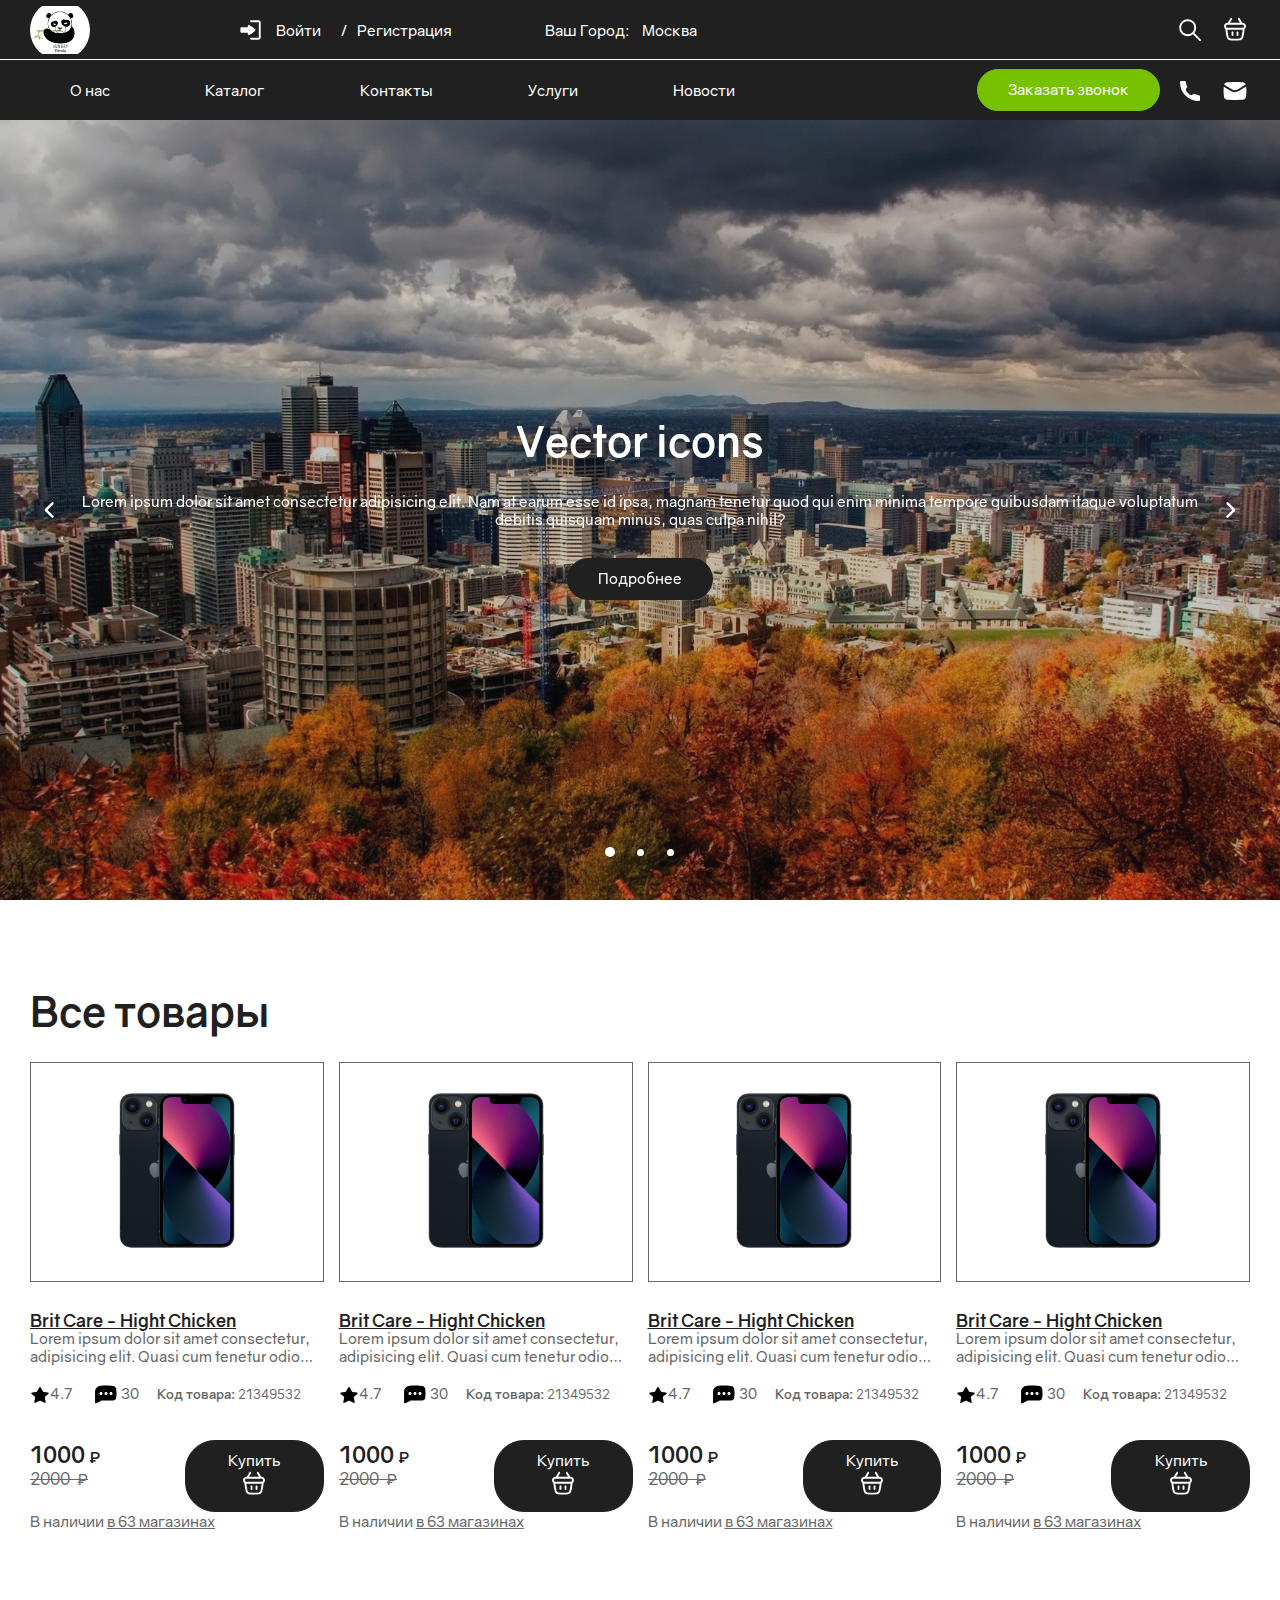
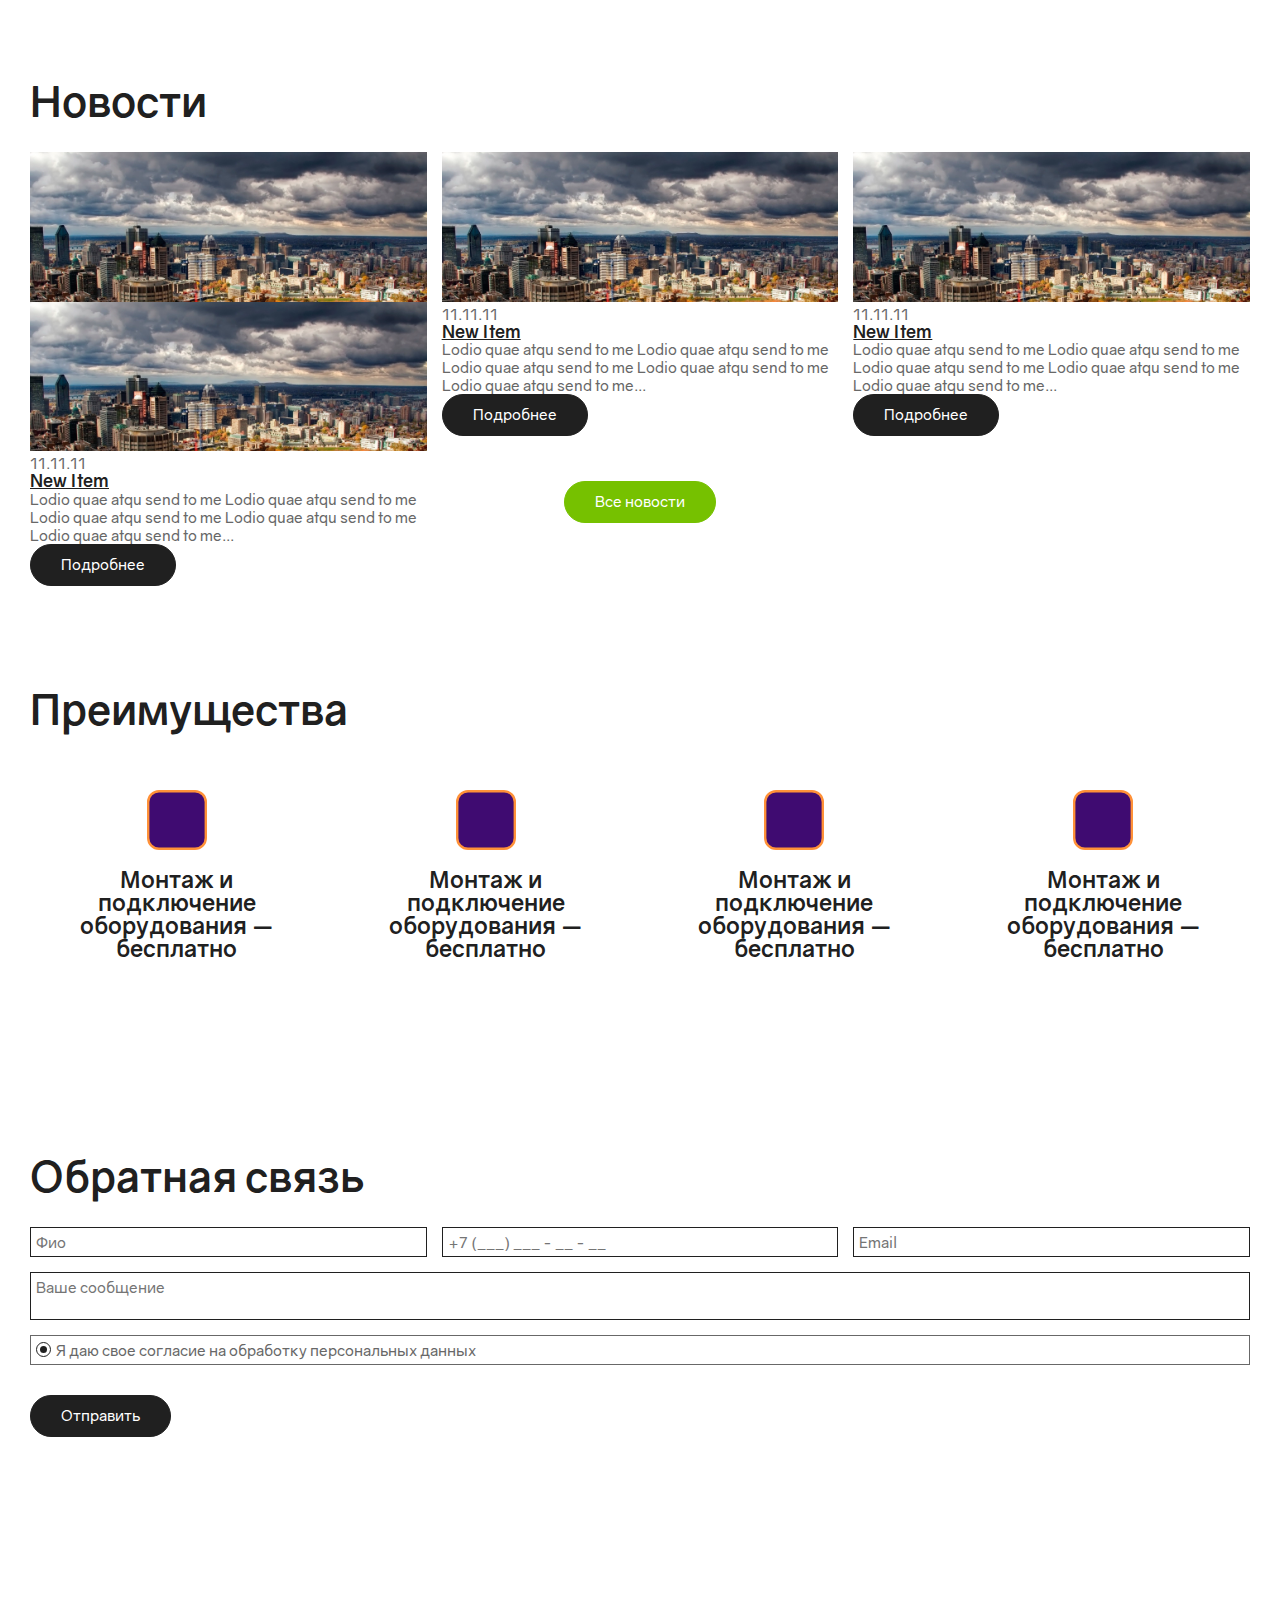
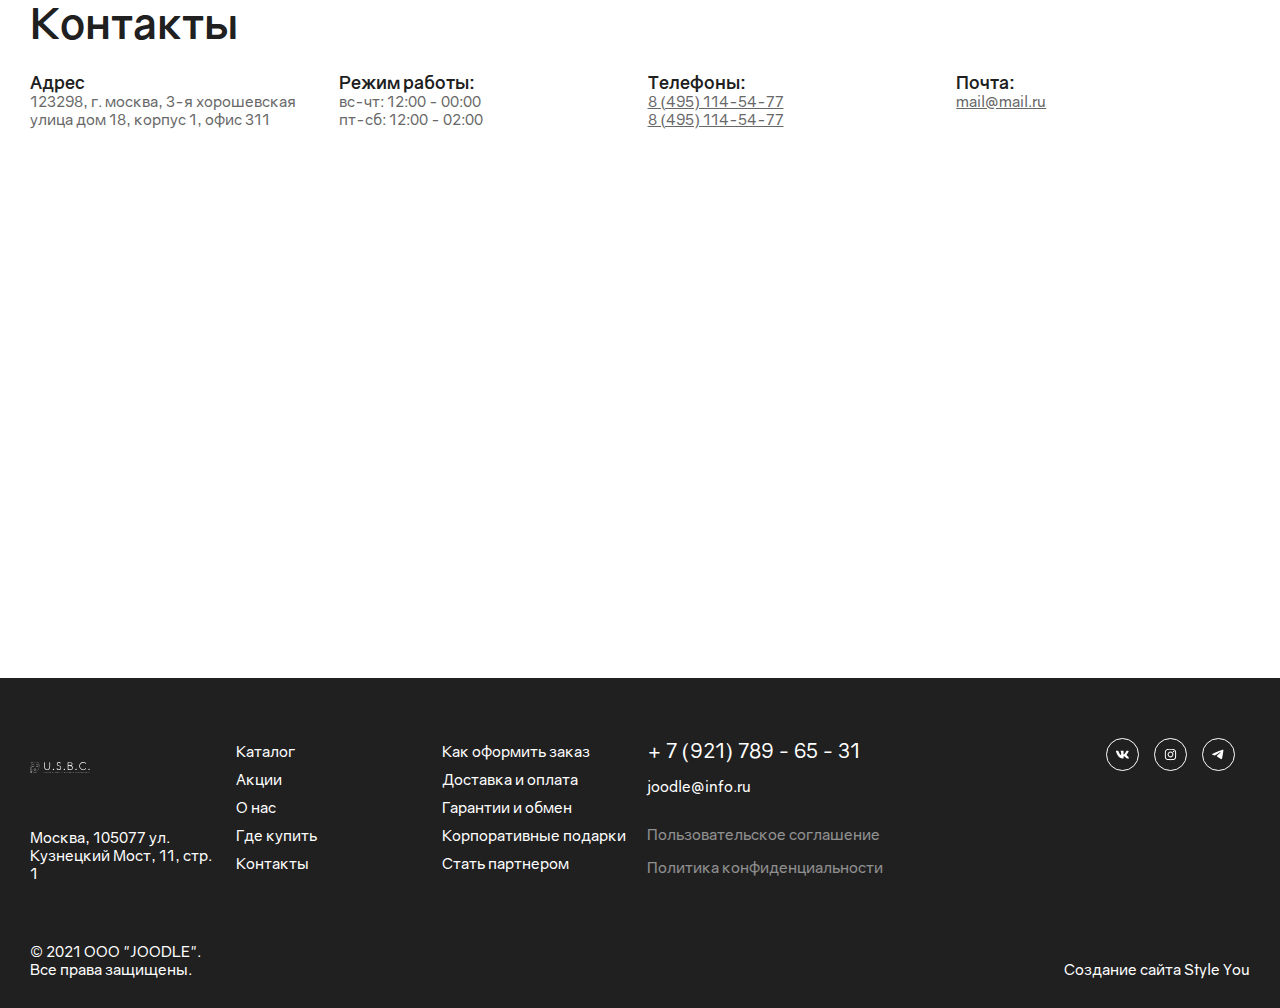
==== commit 88f83ca5: "save" ====
--- a/html/index.html
+++ b/html/index.html
@@ -126,19 +126,19 @@
     <!-- header start-->
     <header class="header-black">
       <div class="main-grid headline headline--black">
-        <div class="hamburger-container vertical-align col-1"><a class="hamburger-btn element-btn" href="#" data-element="0"></a></div>
-        <div class="logo-container vertical-align col-2"> <a class="logo" href="#"> <img src="/images/logo.svg" alt=""></a></div>
-        <div class="sigin-container vertical-align col-3 col-md-6">
+        <div class="logo-container vertical-align col-2 col-sm-2 col-xs-6"><a class="logo" href="#"> <img src="/images/logo.jpg" alt=""></a></div>
+        <div class="sigin-container vertical-align col-3 col-md-4 col-sm-4">
             <div class="sigin-body"><a href="#">
                 <div class="login-ico"></div><span>Войти</span></a><span>/</span><a href="#">Регистрация</a>
             </div>
         </div>
-        <div class="city-container vertical-align col-2 col-lg-3 hidden-md">
+        <div class="city-container vertical-align col-2 col-lg-3 col-md-3">
           <div class="city-body"><em>Ваш Город: </em><a href="#"> Москва</a></div>
         </div>
-        <div class="controls-container vertical-align col-4 col-lg-3">
+        <div class="controls-container vertical-align col-5 col-lg-4 col-md-2">
           <div class="controls-body"><a class="element-btn loop-ico" href="#" data-element="2"></a><a class="basket-ico" href="#"></a></div>
         </div>
+        <div class="hamburger-container vertical-align col-1 hidden-lg hidden-md"><a class="hamburger-btn element-btn" href="#" data-element="0"></a></div>
         <hr class="col-12">
       </div>
       <div class="main-grid headerline">
@@ -157,7 +157,7 @@
       </div>
     </header>
     <div class="stub"></div>
-    <!-- header end-->
+    <!-- header end -->
   </body>
 </html>
 <!-- main start-->
@@ -285,28 +285,28 @@
     <h2>Новости</h2>
   </div>
   <div class="main-grid"> 
-      <div class="default-item col-3 news-item"><a class="default-item-img img-cover"><img src="/images/temp/1.jpg" alt=""></a>
-        <div class="default-item-date">11.11.11</div>
+      <div class="news-item col-4"><a class="news-item-img img-cover"><img src="/images/temp/1.jpg" alt=""></a>
+        <div class="news-item-date">11.11.11</div>
         <h3><a href="#">New Item</a></h3>
-        <div class="default-item-description">Lodio quae atqu send to me Lodio quae atqu send to me Lodio quae atqu send to me Lodio quae atqu send to me Lodio quae atqu send to me...</div>
+        <div class="news-item-description">Lodio quae atqu send to me Lodio quae atqu send to me Lodio quae atqu send to me Lodio quae atqu send to me Lodio quae atqu send to me...</div>
         <div class="btn-container"><a class="btn btn--black" href="#">Подробнее</a></div>
       </div>
-      <div class="default-item col-3 news-item"><a class="default-item-img img-cover"><img src="/images/temp/1.jpg" alt=""></a>
-        <div class="default-item-date">11.11.11</div>
+      <div class="news-item col-4"><a class="news-item-img img-cover"><img src="/images/temp/1.jpg" alt=""></a>
+        <div class="news-item-date">11.11.11</div>
         <h3><a href="#">New Item</a></h3>
-        <div class="default-item-description">Lodio quae atqu send to me Lodio quae atqu send to me Lodio quae atqu send to me Lodio quae atqu send to me Lodio quae atqu send to me...</div>
+        <div class="news-item-description">Lodio quae atqu send to me Lodio quae atqu send to me Lodio quae atqu send to me Lodio quae atqu send to me Lodio quae atqu send to me...</div>
         <div class="btn-container"><a class="btn btn--black" href="#">Подробнее</a></div>
       </div>
-      <div class="default-item col-3 news-item"><a class="default-item-img img-cover"><img src="/images/temp/1.jpg" alt=""></a>
-        <div class="default-item-date">11.11.11</div>
+      <div class="news-item col-4"><a class="news-item-img img-cover"><img src="/images/temp/1.jpg" alt=""></a>
+        <div class="news-item-date">11.11.11</div>
         <h3><a href="#">New Item</a></h3>
-        <div class="default-item-description">Lodio quae atqu send to me Lodio quae atqu send to me Lodio quae atqu send to me Lodio quae atqu send to me Lodio quae atqu send to me...</div>
+        <div class="news-item-description">Lodio quae atqu send to me Lodio quae atqu send to me Lodio quae atqu send to me Lodio quae atqu send to me Lodio quae atqu send to me...</div>
         <div class="btn-container"><a class="btn btn--black" href="#">Подробнее</a></div>
       </div>
-      <div class="default-item col-3 news-item"><a class="default-item-img img-cover"><img src="/images/temp/1.jpg" alt=""></a>
-        <div class="default-item-date">11.11.11</div>
+      <div class="news-item col-4"><a class="news-item-img img-cover"><img src="/images/temp/1.jpg" alt=""></a>
+        <div class="news-item-date">11.11.11</div>
         <h3><a href="#">New Item</a></h3>
-        <div class="default-item-description">Lodio quae atqu send to me Lodio quae atqu send to me Lodio quae atqu send to me Lodio quae atqu send to me Lodio quae atqu send to me...</div>
+        <div class="news-item-description">Lodio quae atqu send to me Lodio quae atqu send to me Lodio quae atqu send to me Lodio quae atqu send to me Lodio quae atqu send to me...</div>
         <div class="btn-container"><a class="btn btn--black" href="#">Подробнее</a></div>
       </div>
   </div>
--- a/css/style.css
+++ b/css/style.css
@@ -739,37 +739,37 @@
 
 @media (max-width: 1680px) {
   .hidden-xxl {
-    display: none;
+    display: none !important;
   }
 }
 @media (max-width: 1680px) {
   .hidden-xl {
-    display: none;
+    display: none !important;
   }
 }
 @media (max-width: 1440px) {
   .hidden-xxl {
-    display: none;
-  }
-}
-@media (max-width: 1280px) {
+    display: none !important;
+  }
+}
+@media (min-width: 1200px) {
   .hidden-lg {
-    display: none;
-  }
-}
-@media (max-width: 1024px) {
+    display: none !important;
+  }
+}
+@media (min-width: 992px) and (max-width: 1199px) {
   .hidden-md {
-    display: none;
-  }
-}
-@media (max-width: 768) {
+    display: none !important;
+  }
+}
+@media (min-width: 577px) and (max-width: 991px) {
   .hidden-sm {
-    display: none;
-  }
-}
-@media (max-width: 576) {
+    display: none !important;
+  }
+}
+@media (max-width: 576px) {
   .hidden-xs {
-    display: none;
+    display: none !important;
   }
 }
 /*-----grid-end----*/
@@ -1152,6 +1152,12 @@
   left: 0;
   bottom: 0;
 }
+header .hamburger-btn {
+  margin-left: auto;
+}
+header .hamburger-btn img {
+  width: 30px;
+}
 
 .header-nav {
   display: -webkit-box;
@@ -1182,12 +1188,11 @@
   margin: auto 0;
 }
 .logo img {
-  width: 100%;
-  max-width: 210px;
-}
-
-.hamburger-btn img {
-  width: 30px;
+  width: 60px;
+  height: 60px;
+  -o-object-fit: contain;
+     object-fit: contain;
+  border-radius: 100%;
 }
 
 .sigin-container * {
